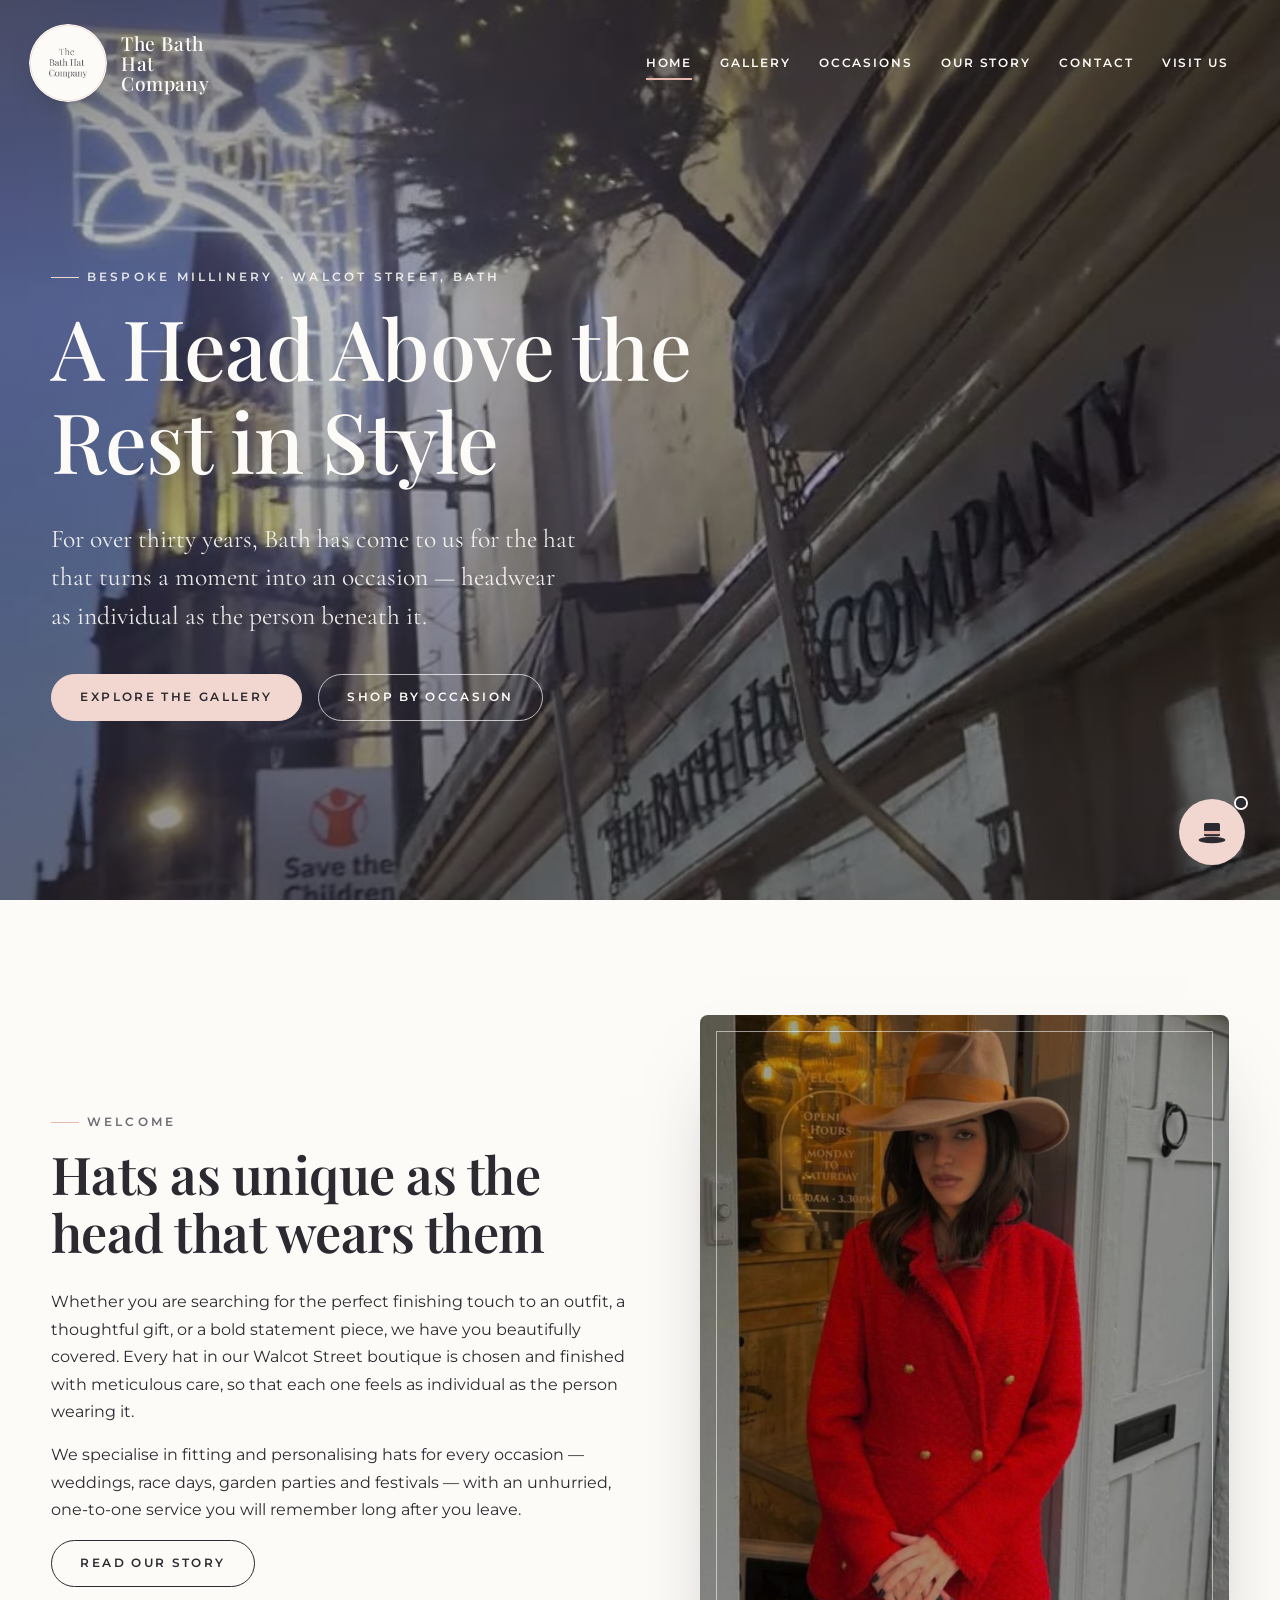
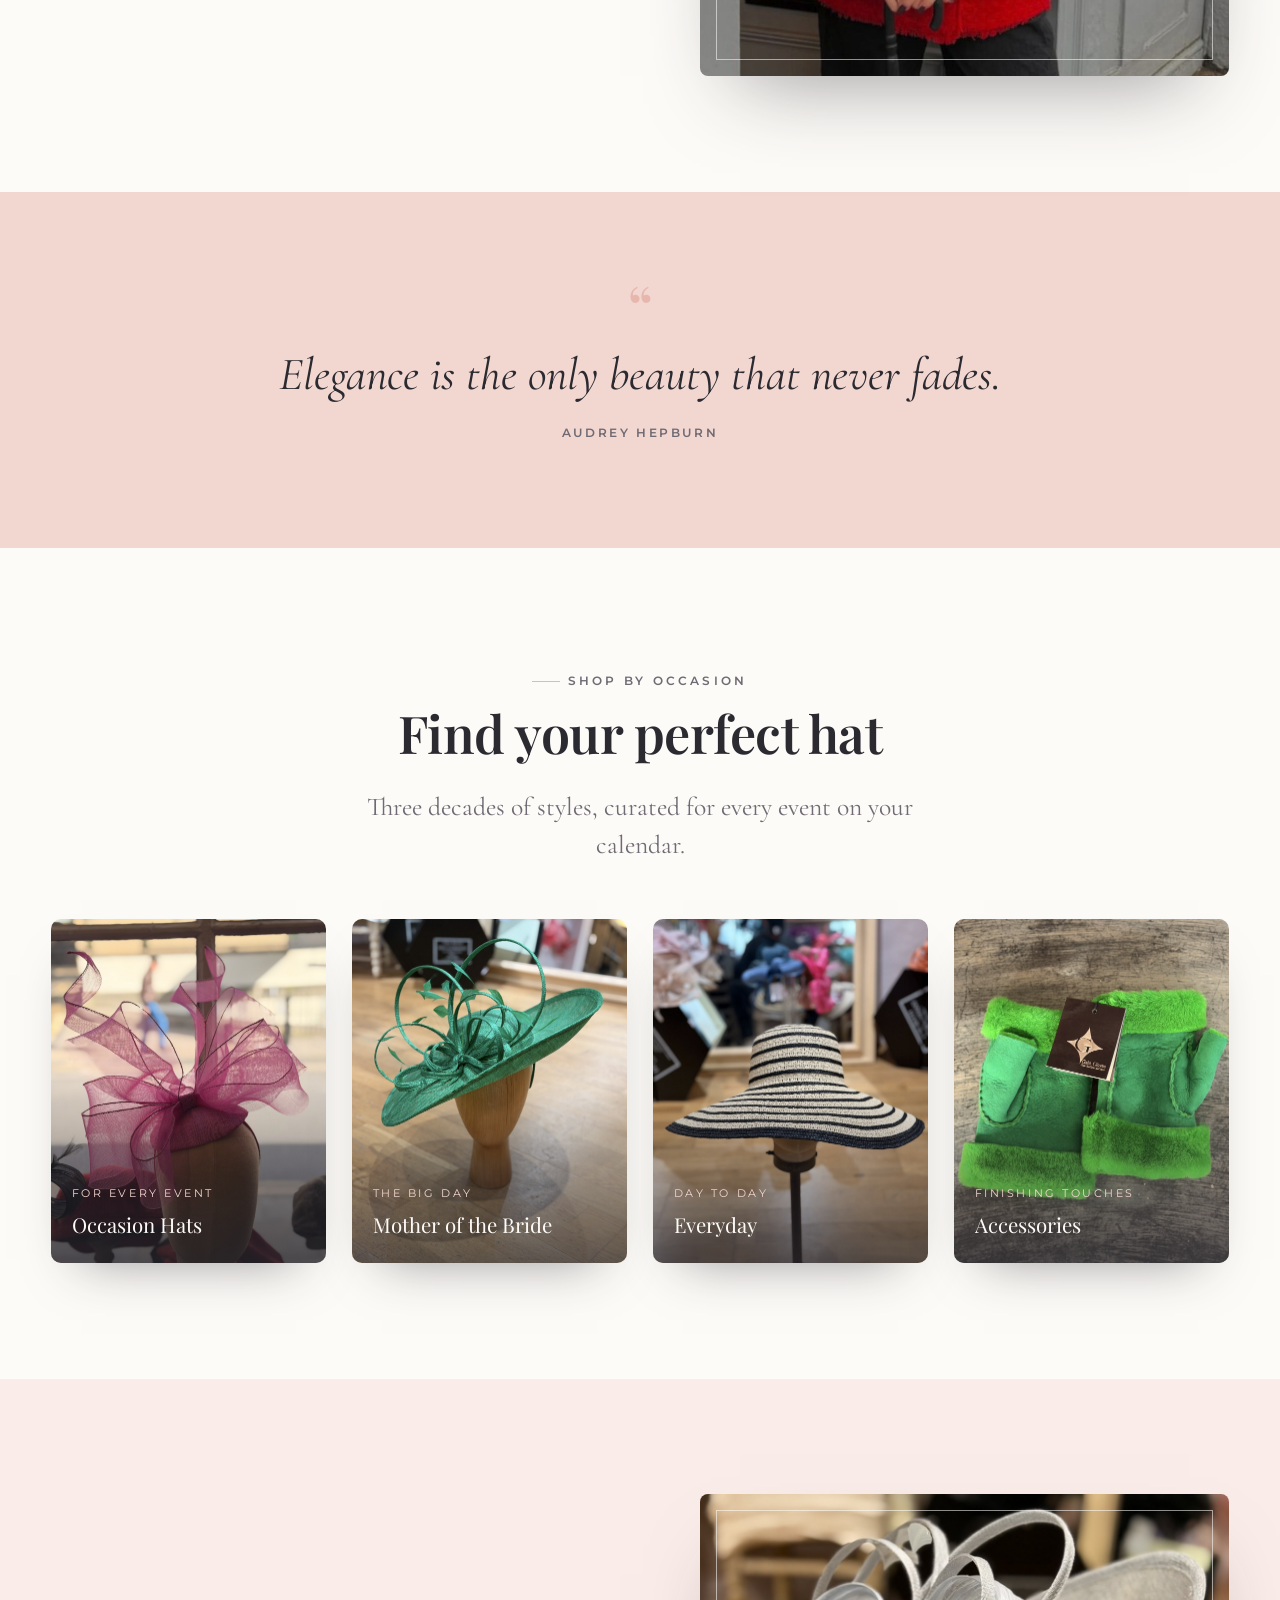
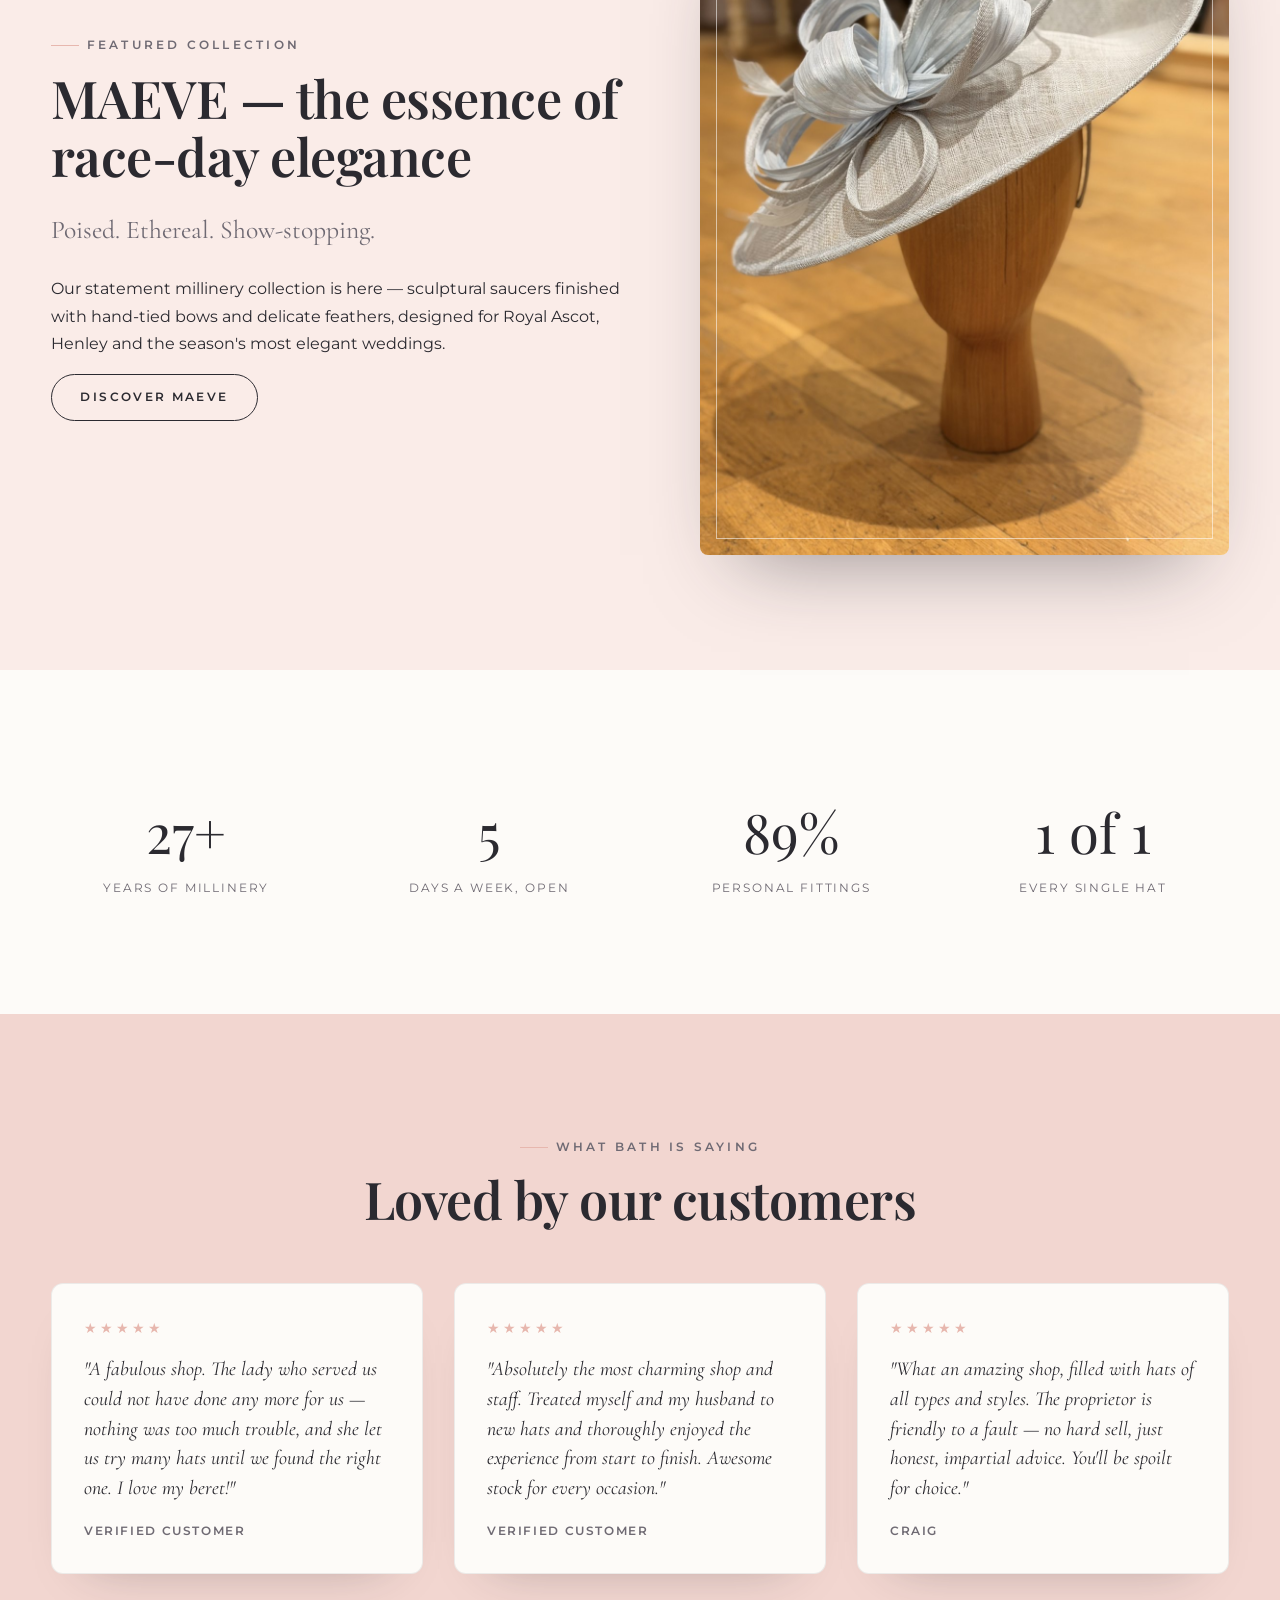
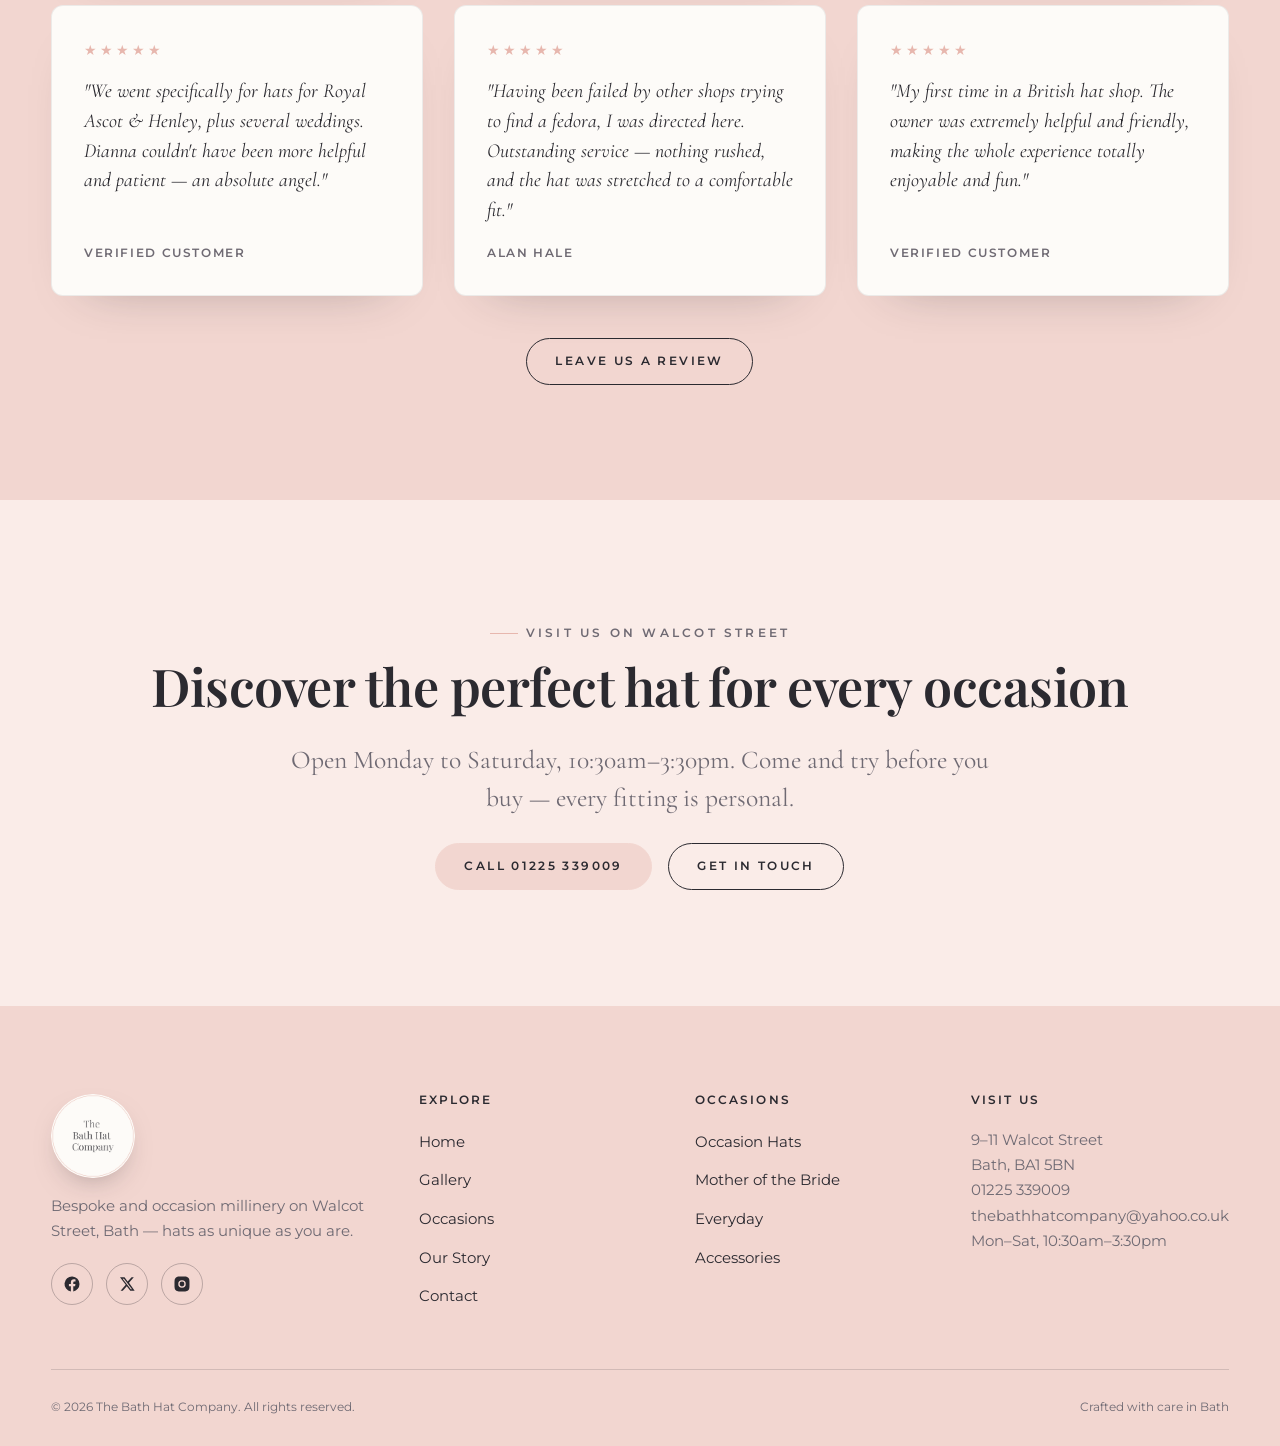
==== index.html @ 08c927a3 "The Bath Hat Company website — pink & off-white premium build Static site: home, gallery, occasions," ====
<!DOCTYPE html>
<html lang="en-GB">
<head>
<meta charset="UTF-8" />
<meta name="viewport" content="width=device-width, initial-scale=1.0" />
<title>The Bath Hat Company | Bespoke Milliners in Bath</title>
<meta name="description" content="The Bath Hat Company on Walcot Street, Bath — bespoke occasion hats, Mother of the Bride millinery, everyday styles and accessories. Open Monday–Saturday." />
<link rel="canonical" href="https://www.thebathhatcompany.com/" />
<meta property="og:title" content="The Bath Hat Company | Bespoke Milliners in Bath" />
<meta property="og:description" content="Bespoke occasion hats on Walcot Street, Bath. Open Monday–Saturday, 10:30am–3:30pm." />
<meta property="og:image" content="assets/images/hero-poster.jpg" />
<meta property="og:type" content="website" />
<link rel="icon" href="assets/images/logo-badge.png" />
<link rel="preconnect" href="https://fonts.googleapis.com" />
<link rel="preconnect" href="https://fonts.gstatic.com" crossorigin />
<link href="https://fonts.googleapis.com/css2?family=Playfair+Display:ital,wght@0,400;0,500;0,600;1,400;1,500;1,600&family=Cormorant+Garamond:ital,wght@0,400;0,500;1,400;1,500&family=Montserrat:wght@300;400;500;600;700&display=swap" rel="stylesheet" />
<link rel="stylesheet" href="css/style.css" />
<link rel="stylesheet" href="css/animations.css" />
</head>
<body>
<a href="#main" class="skip-link">Skip to content</a>
<div id="scroll-progress"></div>

<header class="site-header">
  <div class="container">
    <a href="index.html" class="brand" aria-label="The Bath Hat Company — home">
      <img src="assets/images/logo-badge.png" alt="The Bath Hat Company" />
      <span class="brand-word">The Bath Hat Company</span>
    </a>
    <nav class="nav-links" id="nav-links">
      <a href="index.html">Home</a>
      <a href="gallery.html">Gallery</a>
      <a href="occasions.html">Occasions</a>
      <a href="our-story.html">Our Story</a>
      <a href="contact.html#get-in-touch">Contact</a>
      <a href="contact.html">Visit Us</a>
    </nav>
    <button class="nav-toggle" aria-label="Toggle menu" aria-expanded="false"><span></span><span></span><span></span></button>
  </div>
</header>

<main id="main">

  <!-- HERO -->
  <section class="hero">
    <div class="hero-media">
      <video autoplay muted loop playsinline poster="assets/images/hero-poster.jpg" aria-hidden="true">
        <source src="assets/video/hero.mp4" type="video/mp4" />
      </video>
    </div>
    <div class="hero-content">
      <span class="eyebrow" data-reveal="up">Bespoke Millinery · Walcot Street, Bath</span>
      <h1 data-reveal="up" style="--stagger:1">A Head Above the Rest in Style</h1>
      <p class="lede" data-reveal="up" style="--stagger:2">For over thirty years, Bath has come to us for the hat that turns a moment into an occasion — headwear as individual as the person beneath it.</p>
      <div class="hero-actions" data-reveal="up" style="--stagger:3">
        <a href="gallery.html" class="btn btn-pink">Explore the Gallery</a>
        <a href="occasions.html" class="btn btn-light">Shop by Occasion</a>
      </div>
    </div>
  </section>

  <!-- WELCOME -->
  <section class="section">
    <div class="container split">
      <div>
        <span class="eyebrow" data-reveal="up">Welcome</span>
        <h2 data-reveal="up" style="--stagger:1">Hats as unique as the head that wears them</h2>
        <p data-reveal="up" style="--stagger:2">Whether you are searching for the perfect finishing touch to an outfit, a thoughtful gift, or a bold statement piece, we have you beautifully covered. Every hat in our Walcot Street boutique is chosen and finished with meticulous care, so that each one feels as individual as the person wearing it.</p>
        <p data-reveal="up" style="--stagger:3">We specialise in fitting and personalising hats for every occasion — weddings, race days, garden parties and festivals — with an unhurried, one-to-one service you will remember long after you leave.</p>
        <div data-reveal="up" style="--stagger:4"><a href="our-story.html" class="btn">Read Our Story</a></div>
      </div>
      <div class="split-media" data-reveal="scale">
        <img src="assets/images/welcome-lol.jpg" alt="A customer in a tan fedora and red coat outside The Bath Hat Company" loading="lazy" />
        <div class="frame" aria-hidden="true"></div>
      </div>
    </div>
  </section>

  <!-- QUOTE -->
  <section class="quote-band">
    <blockquote data-reveal="up">
      <span class="mark" aria-hidden="true">&ldquo;</span>
      <p>Elegance is the only beauty that never fades.</p>
      <cite>Audrey Hepburn</cite>
    </blockquote>
  </section>

  <!-- SHOP BY OCCASION (floating cards) -->
  <section class="section">
    <div class="container">
      <div class="section-head center">
        <span class="eyebrow center" data-reveal="up">Shop by occasion</span>
        <h2 data-reveal="up" style="--stagger:1">Find your perfect hat</h2>
        <p class="lede mx-auto" data-reveal="up" style="--stagger:2;max-width:52ch">Three decades of styles, curated for every event on your calendar.</p>
      </div>
      <div class="float-grid">
        <a class="float-card" href="occasions.html#occasion-hats" style="--float-delay:0s" data-reveal="up">
          <img src="assets/images/occ-hat-1.jpg" alt="Pink occasion fascinator" loading="lazy" />
          <span class="fc-label"><small>For every event</small><span>Occasion Hats</span></span>
        </a>
        <a class="float-card" href="occasions.html#mother-of-the-bride" style="--float-delay:.8s" data-reveal="up" data-stagger-index="1">
          <img src="assets/images/occ-hat-3.jpg" alt="Emerald green occasion hat with feathers" loading="lazy" />
          <span class="fc-label"><small>The big day</small><span>Mother of the Bride</span></span>
        </a>
        <a class="float-card" href="occasions.html#everyday" style="--float-delay:1.6s" data-reveal="up" data-stagger-index="2">
          <img src="assets/images/everyday-1.jpg" alt="Soft everyday hat" loading="lazy" />
          <span class="fc-label"><small>Day to day</small><span>Everyday</span></span>
        </a>
        <a class="float-card" href="occasions.html#accessories" style="--float-delay:2.4s" data-reveal="up" data-stagger-index="3">
          <img src="assets/images/acc-1.jpg" alt="Fashion accessories" loading="lazy" />
          <span class="fc-label"><small>Finishing touches</small><span>Accessories</span></span>
        </a>
      </div>
    </div>
  </section>

  <!-- FEATURED: MAEVE -->
  <section class="section section-wash">
    <div class="container split reverse">
      <div class="split-media" data-reveal="scale">
        <img src="assets/images/occ-hat-2.jpg" alt="An elegant silver-grey occasion hat with a sculptural bow and feathers" loading="lazy" />
        <div class="frame" aria-hidden="true"></div>
      </div>
      <div>
        <span class="eyebrow" data-reveal="up">Featured collection</span>
        <h2 data-reveal="up" style="--stagger:1">MAEVE — the essence of race-day elegance</h2>
        <p class="lede" data-reveal="up" style="--stagger:2">Poised. Ethereal. Show-stopping.</p>
        <p data-reveal="up" style="--stagger:3">Our statement millinery collection is here — sculptural saucers finished with hand-tied bows and delicate feathers, designed for Royal Ascot, Henley and the season's most elegant weddings.</p>
        <div data-reveal="up" style="--stagger:4"><a href="occasions.html#mother-of-the-bride" class="btn">Discover MAEVE</a></div>
      </div>
    </div>
  </section>

  <!-- STATS -->
  <section class="section">
    <div class="container">
      <div class="stats">
        <div class="stat" data-reveal="up"><div class="figure"><span data-counter="30" data-suffix="+">0</span></div><div class="label">Years of Millinery</div></div>
        <div class="stat" data-reveal="up" data-stagger-index="1"><div class="figure"><span data-counter="6">0</span></div><div class="label">Days a Week, Open</div></div>
        <div class="stat" data-reveal="up" data-stagger-index="2"><div class="figure"><span data-counter="100" data-suffix="%">0</span></div><div class="label">Personal Fittings</div></div>
        <div class="stat" data-reveal="up" data-stagger-index="3"><div class="figure">1 of 1</div><div class="label">Every Single Hat</div></div>
      </div>
    </div>
  </section>

  <!-- REVIEWS (scroll-through grid) -->
  <section class="section section-pink">
    <div class="container">
      <div class="section-head center">
        <span class="eyebrow center" data-reveal="up">What Bath is saying</span>
        <h2 data-reveal="up" style="--stagger:1">Loved by our customers</h2>
      </div>
      <div class="review-grid">
        <div class="review-card" data-reveal="up"><div class="stars" aria-hidden="true">★★★★★</div><p class="quote">"A fabulous shop. The lady who served us could not have done any more for us — nothing was too much trouble, and she let us try many hats until we found the right one. I love my beret!"</p><cite>Verified Customer</cite></div>
        <div class="review-card" data-reveal="up" data-stagger-index="1"><div class="stars" aria-hidden="true">★★★★★</div><p class="quote">"Absolutely the most charming shop and staff. Treated myself and my husband to new hats and thoroughly enjoyed the experience from start to finish. Awesome stock for every occasion."</p><cite>Verified Customer</cite></div>
        <div class="review-card" data-reveal="up" data-stagger-index="2"><div class="stars" aria-hidden="true">★★★★★</div><p class="quote">"What an amazing shop, filled with hats of all types and styles. The proprietor is friendly to a fault — no hard sell, just honest, impartial advice. You'll be spoilt for choice."</p><cite>Craig</cite></div>
        <div class="review-card" data-reveal="up" data-stagger-index="1"><div class="stars" aria-hidden="true">★★★★★</div><p class="quote">"We went specifically for hats for Royal Ascot &amp; Henley, plus several weddings. Dianna couldn't have been more helpful and patient — an absolute angel."</p><cite>Verified Customer</cite></div>
        <div class="review-card" data-reveal="up" data-stagger-index="2"><div class="stars" aria-hidden="true">★★★★★</div><p class="quote">"Having been failed by other shops trying to find a fedora, I was directed here. Outstanding service — nothing rushed, and the hat was stretched to a comfortable fit."</p><cite>Alan Hale</cite></div>
        <div class="review-card" data-reveal="up"><div class="stars" aria-hidden="true">★★★★★</div><p class="quote">"My first time in a British hat shop. The owner was extremely helpful and friendly, making the whole experience totally enjoyable and fun."</p><cite>Verified Customer</cite></div>
      </div>
      <div class="text-center" style="margin-top:2.6rem" data-reveal="up"><a class="btn" href="https://www.yell.com/biz/the-bath-hat-co-bath-4237435/" target="_blank" rel="noopener">Leave Us a Review</a></div>
    </div>
  </section>

  <!-- CTA -->
  <section class="section section-wash">
    <div class="container text-center">
      <span class="eyebrow center" data-reveal="up">Visit us on Walcot Street</span>
      <h2 class="mt-0" data-reveal="up" style="--stagger:1">Discover the perfect hat for every occasion</h2>
      <p class="lede mx-auto maxw-60" data-reveal="up" style="--stagger:2">Open Monday to Saturday, 10:30am&ndash;3:30pm. Come and try before you buy — every fitting is personal.</p>
      <div class="hero-actions" style="justify-content:center" data-reveal="up" data-stagger-index="3">
        <a href="tel:01225339009" class="btn btn-pink">Call 01225 339009</a>
        <a href="contact.html#get-in-touch" class="btn">Get in Touch</a>
      </div>
    </div>
  </section>

</main>

<footer class="site-footer">
  <div class="container">
    <div class="footer-grid">
      <div class="footer-brand">
        <img src="assets/images/logo-badge.png" alt="The Bath Hat Company" />
        <p>Bespoke and occasion millinery on Walcot Street, Bath — hats as unique as you are.</p>
        <div class="social-row">
          <a href="https://www.facebook.com/thebathhatcompany" target="_blank" rel="noopener" aria-label="Facebook"><svg width="18" height="18" viewBox="0 0 24 24" fill="currentColor"><path d="M22 12a10 10 0 1 0-11.5 9.9v-7H7.9V12h2.6V9.8c0-2.6 1.5-4 3.9-4 1.1 0 2.3.2 2.3.2v2.5h-1.3c-1.3 0-1.7.8-1.7 1.6V12h2.9l-.5 2.9h-2.4v7A10 10 0 0 0 22 12Z"/></svg></a>
          <a href="https://twitter.com/bathshopping" target="_blank" rel="noopener" aria-label="X (Twitter)"><svg width="16" height="16" viewBox="0 0 24 24" fill="currentColor"><path d="M18.9 2h3.3l-7.2 8.2L23.5 22h-6.6l-5.2-6.8L5.7 22H2.4l7.7-8.8L1.5 2h6.8l4.7 6.2L18.9 2Zm-1.2 18h1.8L7.4 4h-2l12.3 16Z"/></svg></a>
          <a href="https://www.instagram.com/thebathhatcompany/" target="_blank" rel="noopener" aria-label="Instagram"><svg width="18" height="18" viewBox="0 0 24 24" fill="currentColor"><path d="M12 2c2.7 0 3.05.01 4.12.06 1.06.05 1.79.22 2.43.47.66.25 1.21.6 1.76 1.15.5.5.9 1.1 1.15 1.76.25.64.42 1.37.47 2.43.05 1.07.06 1.42.06 4.13s-.01 3.06-.06 4.13c-.05 1.06-.22 1.79-.47 2.43a4.9 4.9 0 0 1-1.15 1.76 4.9 4.9 0 0 1-1.76 1.15c-.64.25-1.37.42-2.43.47-1.07.05-1.42.06-4.12.06s-3.06-.01-4.13-.06c-1.06-.05-1.79-.22-2.43-.47a4.9 4.9 0 0 1-1.76-1.15 4.9 4.9 0 0 1-1.15-1.76c-.25-.64-.42-1.37-.47-2.43C2.01 15.06 2 14.7 2 12s.01-3.06.06-4.13c.05-1.06.22-1.79.47-2.43.25-.66.6-1.21 1.15-1.76A4.9 4.9 0 0 1 5.44 2.53c.64-.25 1.37-.42 2.43-.47C8.94 2.01 9.3 2 12 2Zm0 5a5 5 0 1 0 0 10 5 5 0 0 0 0-10Zm0 8.2a3.2 3.2 0 1 1 0-6.4 3.2 3.2 0 0 1 0 6.4Zm5.2-8.4a1.2 1.2 0 1 1-2.4 0 1.2 1.2 0 0 1 2.4 0Z"/></svg></a>
        </div>
      </div>
      <div>
        <h4>Explore</h4>
        <ul class="footer-links">
          <li><a href="index.html">Home</a></li>
          <li><a href="gallery.html">Gallery</a></li>
          <li><a href="occasions.html">Occasions</a></li>
          <li><a href="our-story.html">Our Story</a></li>
          <li><a href="contact.html#get-in-touch">Contact</a></li>
        </ul>
      </div>
      <div>
        <h4>Occasions</h4>
        <ul class="footer-links">
          <li><a href="occasions.html#occasion-hats">Occasion Hats</a></li>
          <li><a href="occasions.html#mother-of-the-bride">Mother of the Bride</a></li>
          <li><a href="occasions.html#everyday">Everyday</a></li>
          <li><a href="occasions.html#accessories">Accessories</a></li>
        </ul>
      </div>
      <div>
        <h4>Visit Us</h4>
        <address>
          9&ndash;11 Walcot Street<br />Bath, BA1 5BN<br />
          <a href="tel:01225339009">01225 339009</a><br />
          <a href="mailto:thebathhatcompany@yahoo.co.uk">thebathhatcompany@yahoo.co.uk</a><br />
          Mon&ndash;Sat, 10:30am&ndash;3:30pm
        </address>
      </div>
    </div>
    <div class="footer-bottom">
      <span>&copy; <span data-year></span> The Bath Hat Company. All rights reserved.</span>
      <span>Crafted with care in Bath</span>
    </div>
  </div>
</footer>

<!-- HAT CHATBOT -->
<div id="hat-chat-launcher" role="button" tabindex="0" aria-label="Open Ask the Milliner chat" aria-expanded="false">
  <svg viewBox="0 0 64 64" xmlns="http://www.w3.org/2000/svg"><ellipse cx="32" cy="47" rx="25" ry="6" fill="#2b2a30"/><rect x="17" y="15" width="30" height="25" rx="3" fill="#2b2a30"/><rect x="17" y="30" width="30" height="6" fill="#E7B7AE"/></svg>
  <span class="ping" aria-hidden="true"></span>
</div>
<div id="hat-chat-panel" role="dialog" aria-modal="false" aria-label="Ask the Milliner chat window">
  <div class="hat-chat-head">
    <div class="hat-avatar"><svg viewBox="0 0 64 64" xmlns="http://www.w3.org/2000/svg"><ellipse cx="32" cy="47" rx="25" ry="6" fill="#2b2a30"/><rect x="17" y="15" width="30" height="25" rx="3" fill="#2b2a30"/><rect x="17" y="30" width="30" height="6" fill="#E7B7AE"/></svg></div>
    <div><strong>Ask the Milliner</strong><span>Usually replies instantly</span></div>
    <button class="hat-chat-close" aria-label="Close chat">✕</button>
  </div>
  <div class="hat-chat-body"></div>
  <div class="hat-chat-suggestions"></div>
  <form class="hat-chat-form">
    <input type="text" placeholder="Ask about hats, hours, fittings…" aria-label="Type your message" autocomplete="off" />
    <button type="submit" aria-label="Send message"><svg viewBox="0 0 24 24" fill="none" stroke="currentColor" stroke-width="2"><path d="M22 2 11 13"/><path d="M22 2 15 22l-4-9-9-4 20-7Z"/></svg></button>
  </form>
</div>

<script src="js/main.js"></script>
<script src="js/chatbot.js"></script>
</body>
</html>
---- css/style.css ----
/* ==========================================================================
   The Bath Hat Company — Design System (v2)
   Palette: Pink #F2D6D0 + Warm off-white #FDFBF8 only.
   Charcoal ink is reserved strictly for legible text / fine lines.
   Headings: Playfair Display · Body: Montserrat · Accents: Cormorant Garamond
   ========================================================================== */

:root {
  --pink: #F2D6D0;
  --pink-deep: #E7B7AE;      /* deeper dusty rose, same hue family, for accents */
  --pink-wash: #FAECE8;      /* faint pink tint */
  --offwhite: #FDFBF8;
  --cream: #FDFBF8;
  --paper: #FDFBF8;

  /* Neutral cool charcoal — deliberately NOT brown */
  --ink: #2b2a30;
  --ink-soft: #6f6a73;
  --line: rgba(43, 42, 48, 0.14);
  --line-soft: rgba(43, 42, 48, 0.08);
  --shadow-color: 43, 42, 48;

  --font-display: "Playfair Display", "Times New Roman", serif;
  --font-body: "Montserrat", -apple-system, BlinkMacSystemFont, sans-serif;
  --font-accent: "Cormorant Garamond", Georgia, serif;

  --ease: cubic-bezier(0.4, 0, 0.2, 1);
  --ease-out: cubic-bezier(0.16, 1, 0.3, 1);

  --container: 1280px;
  --gutter: clamp(1.25rem, 4vw, 3.4rem);
  --header-h: 96px;
}

* , *::before, *::after { box-sizing: border-box; }
html { scroll-behavior: smooth; }
body {
  margin: 0;
  font-family: var(--font-body);
  color: var(--ink);
  background: var(--offwhite);
  font-weight: 400;
  line-height: 1.72;
  -webkit-font-smoothing: antialiased;
  overflow-x: hidden;
}
img { max-width: 100%; display: block; }
a { color: inherit; text-decoration: none; }
ul { margin: 0; padding: 0; list-style: none; }
button { font-family: inherit; cursor: pointer; background: none; border: none; color: inherit; }
input, textarea, select { font-family: inherit; font-size: inherit; }
h1, h2, h3, h4 {
  font-family: var(--font-display);
  font-weight: 600;
  line-height: 1.12;
  margin: 0 0 0.5em;
  letter-spacing: -0.01em;
  color: var(--ink);
}
p { margin: 0 0 1em; }

.container {
  width: 100%;
  max-width: var(--container);
  margin: 0 auto;
  padding: 0 var(--gutter);
}

a:focus-visible, button:focus-visible, input:focus-visible, textarea:focus-visible {
  outline: 3px solid var(--ink);
  outline-offset: 3px;
  border-radius: 2px;
}
::selection { background: var(--pink); color: var(--ink); }

/* ---------- Typography helpers ---------- */
.eyebrow {
  display: inline-flex;
  align-items: center;
  gap: 0.7em;
  font-family: var(--font-body);
  font-weight: 600;
  font-size: 0.72rem;
  letter-spacing: 0.28em;
  text-transform: uppercase;
  color: var(--ink-soft);
  margin-bottom: 1.1em;
}
.eyebrow::before {
  content: "";
  width: 2.4em;
  height: 1px;
  background: var(--pink-deep);
}
.eyebrow.center { justify-content: center; }

h1 { font-size: clamp(2.7rem, 6.5vw, 5.4rem); font-weight: 500; }
h2 { font-size: clamp(2rem, 4.4vw, 3.25rem); }
h3 { font-size: clamp(1.35rem, 2.2vw, 1.75rem); }
.lede {
  font-family: var(--font-accent);
  font-size: clamp(1.25rem, 2vw, 1.6rem);
  line-height: 1.5;
  color: var(--ink-soft);
  font-weight: 400;
}
.section-head { max-width: 720px; margin: 0 0 3.4rem; }
.section-head.center { margin-inline: auto; text-align: center; }

/* ---------- Buttons (no dark fills — strictly pink / outline) ---------- */
.btn {
  position: relative;
  display: inline-flex;
  align-items: center;
  gap: 0.7em;
  padding: 1.05em 2.4em;
  font-family: var(--font-body);
  font-size: 0.74rem;
  font-weight: 600;
  letter-spacing: 0.2em;
  text-transform: uppercase;
  border-radius: 100px;
  border: 1.5px solid var(--ink);
  color: var(--ink);
  background: transparent;
  overflow: hidden;
  isolation: isolate;
  transition: color 320ms var(--ease), border-color 320ms var(--ease),
    transform 320ms var(--ease), box-shadow 320ms var(--ease);
  will-change: transform;
}
.btn::before {
  content: "";
  position: absolute;
  inset: 0;
  background: var(--pink);
  transform: scaleX(0);
  transform-origin: left;
  transition: transform 420ms var(--ease-out);
  z-index: -1;
}
.btn:hover, .btn:focus-visible {
  transform: translateY(-2px);
  box-shadow: 0 16px 30px -18px rgba(var(--shadow-color), 0.4);
}
.btn:hover::before, .btn:focus-visible::before { transform: scaleX(1); }
.btn:active { transform: translateY(0); }

/* Filled pink pill (primary) */
.btn-pink {
  background: var(--pink);
  border-color: var(--pink);
  color: var(--ink);
}
.btn-pink::before { background: var(--pink-deep); }

/* Light variant over the hero video */
.btn-light {
  border-color: rgba(255, 255, 255, 0.7);
  color: var(--offwhite);
}
.btn-light::before { background: var(--pink); }
.btn-light:hover, .btn-light:focus-visible { color: var(--ink); border-color: var(--pink); }

.btn-block { width: 100%; justify-content: center; }

/* ==========================================================================
   Header
   ========================================================================== */
.site-header {
  position: fixed;
  inset: 0 0 auto 0;
  z-index: 500;
  padding: 1.5rem 0;
  transition: background-color 460ms var(--ease), padding 460ms var(--ease),
    box-shadow 460ms var(--ease), transform 460ms var(--ease);
}
.site-header .container {
  max-width: 1400px;
  display: flex;
  align-items: center;
  justify-content: space-between;
  gap: 2rem;
  padding-left: clamp(1rem, 2.5vw, 1.8rem);
}
.site-header.is-scrolled {
  background: rgba(253, 251, 248, 0.9);
  backdrop-filter: blur(16px) saturate(150%);
  -webkit-backdrop-filter: blur(16px) saturate(150%);
  box-shadow: 0 10px 40px -24px rgba(var(--shadow-color), 0.4);
  padding: 0.65rem 0;
}
.site-header.nav-hidden { transform: translateY(-115%); }

/* Logo badge lockup */
.brand {
  display: inline-flex;
  align-items: center;
  gap: 0.9rem;
}
.brand img {
  width: 78px;
  height: 78px;
  border-radius: 50%;
  transition: width 460ms var(--ease), height 460ms var(--ease), box-shadow 320ms var(--ease);
  box-shadow: 0 12px 28px -14px rgba(var(--shadow-color), 0.5);
}
.site-header.is-scrolled .brand img { width: 60px; height: 60px; }
.brand-word {
  display: block;
  font-family: var(--font-display);
  font-weight: 500;
  font-size: clamp(1.05rem, 1.5vw, 1.35rem);
  letter-spacing: 0.03em;
  color: var(--offwhite);
  line-height: 1.05;
  max-width: 8ch;
  transition: color 460ms var(--ease);
}
.site-header.is-scrolled .brand-word { color: var(--ink); }
@media (max-width: 640px) { .brand-word { display: none; } }

.nav-links {
  display: flex;
  align-items: center;
  gap: clamp(1.1rem, 2.2vw, 2.4rem);
}
.nav-links > a {
  position: relative;
  font-size: 0.74rem;
  font-weight: 600;
  letter-spacing: 0.16em;
  text-transform: uppercase;
  color: var(--offwhite);
  padding: 0.4em 0;
  transition: color 460ms var(--ease), opacity 300ms var(--ease);
}
.site-header.is-scrolled .nav-links > a { color: var(--ink); }
.nav-links > a::after {
  content: "";
  position: absolute;
  left: 0; right: 100%;
  bottom: -2px;
  height: 1.5px;
  background: var(--pink-deep);
  transition: right 300ms var(--ease-out);
}
.nav-links > a:hover::after, .nav-links > a.active::after { right: 0; }

.nav-cta { color: var(--ink) !important; }
.nav-cta::after { display: none; }

.nav-toggle {
  display: none;
  flex-direction: column;
  gap: 5px;
  width: 30px;
  z-index: 620;
}
.nav-toggle span {
  height: 2px;
  background: var(--offwhite);
  transition: transform 300ms var(--ease), opacity 300ms var(--ease), background-color 300ms var(--ease);
}
.site-header.is-scrolled .nav-toggle span { background: var(--ink); }
.nav-toggle.is-open span:nth-child(1) { transform: translateY(7px) rotate(45deg); }
.nav-toggle.is-open span:nth-child(2) { opacity: 0; }
.nav-toggle.is-open span:nth-child(3) { transform: translateY(-7px) rotate(-45deg); }
body.menu-open .nav-toggle span { background: var(--ink); }

@media (max-width: 900px) {
  .nav-links {
    position: fixed;
    inset: 0;
    flex-direction: column;
    justify-content: center;
    gap: 1.6rem;
    background: var(--pink-wash);
    transform: translateX(100%);
    transition: transform 480ms var(--ease-out);
    z-index: 600;
  }
  body.menu-open .nav-links { transform: translateX(0); }
  .nav-links > a { color: var(--ink) !important; font-size: 1.5rem; letter-spacing: 0.08em; }
  .nav-toggle { display: flex; }
  .nav-cta { margin-top: 0.6rem; }
}

/* ==========================================================================
   Hero
   ========================================================================== */
.hero {
  position: relative;
  min-height: 100svh;
  display: flex;
  align-items: center;              /* content raised to vertical centre */
  overflow: hidden;
  background: var(--ink);
}
.hero-media { position: absolute; inset: 0; z-index: 0; }
.hero-media video, .hero-media img {
  width: 100%; height: 100%;
  object-fit: cover;
  object-position: center 40%;
}
.hero-media::after {
  content: "";
  position: absolute; inset: 0;
  background:
    linear-gradient(180deg, rgba(30,24,26,0.5) 0%, rgba(30,24,26,0.28) 34%, rgba(30,24,26,0.5) 100%);
}
.hero-content {
  position: relative;
  z-index: 2;
  width: 100%;
  padding: calc(var(--header-h) + 2rem) var(--gutter) 3rem;
  color: var(--offwhite);
  max-width: 1400px;
  margin: 0 auto;
}
.hero-content .eyebrow { color: rgba(253,251,248,0.86); }
.hero-content .eyebrow::before { background: var(--pink); }
.hero-content h1 { color: var(--offwhite); max-width: 15ch; margin-bottom: 0.4em; }
.hero-content h1 em { font-style: italic; font-family: var(--font-accent); font-weight: 500; }
.hero-content .lede { color: rgba(253,251,248,0.9); max-width: 44ch; margin-bottom: 2.4rem; }
.hero-actions { display: flex; flex-wrap: wrap; gap: 1rem; }

/* ==========================================================================
   Sections
   ========================================================================== */
.section { padding: clamp(4.5rem, 9vw, 8.5rem) 0; position: relative; }
.section-pink { background: var(--pink); }
.section-wash { background: var(--pink-wash); }

.grid { display: grid; gap: clamp(1.5rem, 3vw, 2.6rem); }
.grid-2 { grid-template-columns: repeat(2, 1fr); }
.grid-3 { grid-template-columns: repeat(3, 1fr); }
.grid-4 { grid-template-columns: repeat(4, 1fr); }
@media (max-width: 980px) { .grid-3, .grid-4 { grid-template-columns: repeat(2, 1fr); } }
@media (max-width: 600px) { .grid-2, .grid-3, .grid-4 { grid-template-columns: 1fr; } }

.split {
  display: grid;
  grid-template-columns: 1.05fr 0.95fr;
  gap: clamp(2rem, 5vw, 5.5rem);
  align-items: center;
}
.split.reverse .split-media { order: 2; }
@media (max-width: 900px) {
  .split { grid-template-columns: 1fr; }
  .split.reverse .split-media { order: 0; }
}
.split-media {
  position: relative;
  border-radius: 8px;
  overflow: hidden;
  aspect-ratio: 4/5;
  box-shadow: 0 40px 80px -40px rgba(var(--shadow-color), 0.5);
}
.split-media > img, .split-media > video {
  width: 100%; height: 100%; object-fit: cover;
  transition: transform 1000ms var(--ease-out);
}
.split-media:hover > img { transform: scale(1.05); }
.split-media .frame {
  position: absolute; inset: 16px;
  border: 1px solid rgba(255,255,255,0.55);
  pointer-events: none; z-index: 2;
}

/* Image that must show in full (e.g. poster) */
.media-contain {
  background: var(--pink);
  aspect-ratio: auto;
}
.media-contain > img { object-fit: contain; }
.media-contain:hover > img { transform: none; }

/* Video framed so the full frame shows (no crop) on a white ground */
.fit-video {
  background: var(--offwhite);
  aspect-ratio: 1200 / 1138;   /* matches the source video exactly → no crop */
  box-shadow: 0 40px 80px -40px rgba(var(--shadow-color), 0.4);
}
.fit-video > video { object-fit: cover; }
.fit-video .frame { inset: 14px; border-color: rgba(43,42,48,0.16); }

/* ---------- Floating occasion cards ---------- */
.float-grid {
  display: grid;
  grid-template-columns: repeat(4, 1fr);
  gap: clamp(1.1rem, 2vw, 1.8rem);
}
@media (max-width: 900px) { .float-grid { grid-template-columns: repeat(2, 1fr); } }
@media (max-width: 520px) { .float-grid { grid-template-columns: 1fr; max-width: 340px; margin-inline: auto; } }

.float-card {
  position: relative;
  border-radius: 10px;
  overflow: hidden;
  aspect-ratio: 4/5;
  box-shadow: 0 26px 50px -30px rgba(var(--shadow-color), 0.5);
  animation: floaty 6s ease-in-out infinite;
  animation-delay: var(--float-delay, 0s);
  transition: transform 500ms var(--ease-out), box-shadow 500ms var(--ease-out);
}
.float-card:hover {
  transform: translateY(-10px) scale(1.015);
  box-shadow: 0 46px 70px -30px rgba(var(--shadow-color), 0.55);
  animation-play-state: paused;
}
.float-card img {
  width: 100%; height: 100%; object-fit: cover;
  transition: transform 800ms var(--ease-out);
}
.float-card:hover img { transform: scale(1.08); }
.float-card::after {
  content: "";
  position: absolute; inset: 0;
  background: linear-gradient(180deg, rgba(43,42,48,0) 48%, rgba(43,42,48,0.72) 100%);
}
.float-card .fc-label {
  position: absolute;
  left: 0; right: 0; bottom: 0;
  z-index: 2;
  padding: 1.3rem;
  color: var(--offwhite);
}
.float-card .fc-label small {
  display: block;
  font-size: 0.66rem;
  letter-spacing: 0.24em;
  text-transform: uppercase;
  color: var(--pink);
  margin-bottom: 0.4em;
}
.float-card .fc-label span {
  font-family: var(--font-display);
  font-size: 1.28rem;
}
@keyframes floaty {
  0%, 100% { transform: translateY(0); }
  50% { transform: translateY(-12px); }
}

/* ---------- Auto crossfade slideshow (occasion galleries) ---------- */
.slideshow {
  position: relative;
  border-radius: 8px;
  overflow: hidden;
  aspect-ratio: 4/5;
  box-shadow: 0 40px 80px -40px rgba(var(--shadow-color), 0.5);
}
.slideshow img {
  position: absolute; inset: 0;
  width: 100%; height: 100%; object-fit: cover;
  opacity: 0;
  transition: opacity 1400ms var(--ease), transform 7000ms linear;
  transform: scale(1.02);
}
.slideshow img.is-active { opacity: 1; transform: scale(1.09); }
.slideshow .frame {
  position: absolute; inset: 16px;
  border: 1px solid rgba(255,255,255,0.5);
  pointer-events: none; z-index: 3;
}
.slideshow .dots {
  position: absolute;
  left: 0; right: 0; bottom: 1rem;
  z-index: 4;
  display: flex; gap: 7px; justify-content: center;
}
.slideshow .dots i {
  width: 7px; height: 7px; border-radius: 50%;
  background: rgba(255,255,255,0.5);
  transition: background-color 400ms var(--ease), transform 400ms var(--ease);
}
.slideshow .dots i.on { background: var(--pink); transform: scale(1.3); }

/* ---------- Quote band ---------- */
.quote-band {
  padding: clamp(4rem, 8vw, 7rem) 0;
  background: var(--pink);
  text-align: center;
}
.quote-band.wash { background: var(--pink-wash); }
.quote-band blockquote {
  max-width: 900px;
  margin: 0 auto;
  padding: 0 var(--gutter);
}
.quote-band .mark {
  font-family: var(--font-display);
  font-size: 4rem;
  line-height: 0.4;
  color: var(--pink-deep);
  display: block;
  margin-bottom: 0.4em;
}
.quote-band p {
  font-family: var(--font-accent);
  font-style: italic;
  font-size: clamp(1.7rem, 3.6vw, 2.9rem);
  line-height: 1.3;
  color: var(--ink);
  margin-bottom: 0.8rem;
}
.quote-band cite {
  font-style: normal;
  font-family: var(--font-body);
  font-size: 0.74rem;
  font-weight: 600;
  letter-spacing: 0.22em;
  text-transform: uppercase;
  color: var(--ink-soft);
}

/* ---------- Stats ---------- */
.stats { display: grid; grid-template-columns: repeat(4, 1fr); gap: 2rem; text-align: center; }
@media (max-width: 700px) { .stats { grid-template-columns: repeat(2, 1fr); } }
.stat .figure { font-family: var(--font-display); font-size: clamp(2.4rem, 5vw, 3.4rem); color: var(--ink); }
.stat .label { font-size: 0.72rem; letter-spacing: 0.16em; text-transform: uppercase; color: var(--ink-soft); }

/* ---------- Reviews (scroll-through grid, all visible) ---------- */
.review-grid {
  display: grid;
  grid-template-columns: repeat(3, 1fr);
  gap: clamp(1.2rem, 2.4vw, 2rem);
  align-items: stretch;
}
@media (max-width: 900px) { .review-grid { grid-template-columns: repeat(2, 1fr); } }
@media (max-width: 600px) { .review-grid { grid-template-columns: 1fr; } }
.review-card {
  display: flex;
  flex-direction: column;
  height: 100%;
  background: var(--offwhite);
  border: 1px solid var(--line-soft);
  border-radius: 12px;
  padding: 2rem;
  box-shadow: 0 24px 50px -38px rgba(var(--shadow-color), 0.4);
  transition: transform 400ms var(--ease-out), box-shadow 400ms var(--ease-out);
}
.review-card cite { margin-top: auto; }
.section-pink .review-card, .section-wash .review-card { background: var(--offwhite); }
.review-card:hover { transform: translateY(-5px); box-shadow: 0 34px 60px -34px rgba(var(--shadow-color), 0.42); }
.review-card .stars { color: var(--pink-deep); letter-spacing: 0.2em; margin-bottom: 0.9rem; font-size: 0.9rem; }
.review-card p.quote { font-family: var(--font-accent); font-size: 1.24rem; font-style: italic; line-height: 1.5; margin-bottom: 1.1rem; }
.review-card cite { font-style: normal; font-weight: 600; font-size: 0.72rem; letter-spacing: 0.14em; text-transform: uppercase; color: var(--ink-soft); }

/* ---------- Tiles / process ---------- */
.tile {
  padding: 2.2rem;
  background: var(--offwhite);
  border-radius: 10px;
  border: 1px solid var(--line-soft);
  transition: transform 380ms var(--ease-out), box-shadow 380ms var(--ease-out);
}
.tile:hover { transform: translateY(-6px); box-shadow: 0 30px 54px -36px rgba(var(--shadow-color), 0.4); }
.tile .num {
  font-family: var(--font-display);
  font-size: 2.4rem;
  color: var(--pink-deep);
  margin-bottom: 0.2em;
}

/* ---------- Page hero (interior) ---------- */
.page-hero {
  position: relative;
  min-height: 66vh;
  display: flex;
  align-items: flex-end;
  overflow: hidden;
  background: var(--ink);
  padding-top: var(--header-h);
}
.page-hero > img {
  position: absolute; inset: 0;
  width: 100%; height: 100%; object-fit: cover;
}
.page-hero::after {
  content: "";
  position: absolute; inset: 0;
  background: linear-gradient(180deg, rgba(30,24,26,0.25) 0%, rgba(30,24,26,0.5) 60%, rgba(30,24,26,0.82) 100%);
}
.page-hero-content { position: relative; z-index: 2; width: 100%; max-width: 1400px; margin: 0 auto; padding: 0 var(--gutter) 3.6rem; color: var(--offwhite); }
.page-hero-content h1 { color: var(--offwhite); }
.page-hero-content .eyebrow { color: rgba(253,251,248,0.85); }
.page-hero-content .eyebrow::before { background: var(--pink); }
.breadcrumb { font-size: 0.72rem; letter-spacing: 0.14em; text-transform: uppercase; color: var(--pink); margin-bottom: 1rem; }
.breadcrumb a:hover { text-decoration: underline; }

/* ---------- Gallery masonry + lightbox ---------- */
.masonry { columns: 3 300px; column-gap: clamp(1rem, 2vw, 1.6rem); }
@media (max-width: 700px) { .masonry { columns: 2 180px; } }
.masonry-item {
  break-inside: avoid;
  margin-bottom: clamp(1rem, 2vw, 1.6rem);
  position: relative;
  border-radius: 10px;
  overflow: hidden;
  cursor: zoom-in;
  border: 6px solid var(--pink);
  box-shadow: 0 22px 44px -30px rgba(var(--shadow-color), 0.5);
  transition: transform 500ms var(--ease-out), box-shadow 500ms var(--ease-out), border-color 500ms var(--ease);
}
.masonry-item:hover {
  transform: translateY(-6px);
  border-color: var(--pink-deep);
  box-shadow: 0 36px 60px -30px rgba(var(--shadow-color), 0.5);
}
.masonry-item img { width: 100%; display: block; transition: transform 800ms var(--ease-out); }
.masonry-item:hover img { transform: scale(1.05); }
.masonry-item .overlay {
  position: absolute; inset: 0;
  background: linear-gradient(180deg, rgba(43,42,48,0) 55%, rgba(43,42,48,0.7) 100%);
  display: flex; align-items: flex-end; padding: 1.1rem;
  opacity: 0; transition: opacity 340ms var(--ease);
}
.masonry-item:hover .overlay { opacity: 1; }
.masonry-item .overlay span { color: var(--offwhite); font-size: 0.78rem; letter-spacing: 0.1em; text-transform: uppercase; font-weight: 600; }

/* ---------- Tidy aligned gallery grid ---------- */
.gallery-grid {
  display: grid;
  grid-template-columns: repeat(3, 1fr);
  gap: clamp(1rem, 2vw, 1.6rem);
  align-items: stretch;
}
@media (max-width: 900px) { .gallery-grid { grid-template-columns: repeat(2, 1fr); } }
@media (max-width: 560px) { .gallery-grid { grid-template-columns: 1fr; max-width: 380px; margin-inline: auto; } }

.g-tile {
  position: relative;
  border: 6px solid var(--pink);
  border-radius: 10px;
  overflow: hidden;
  aspect-ratio: 4/5;
  box-shadow: 0 22px 44px -30px rgba(var(--shadow-color), 0.5);
  transition: transform 500ms var(--ease-out), border-color 500ms var(--ease), box-shadow 500ms var(--ease-out);
  cursor: zoom-in;
}
.g-tile:hover { transform: translateY(-6px); border-color: var(--pink-deep); box-shadow: 0 36px 60px -30px rgba(var(--shadow-color), 0.5); }
.g-tile img { width: 100%; height: 100%; object-fit: cover; transition: transform 800ms var(--ease-out); }
.g-tile:hover img { transform: scale(1.05); }
.g-tile .overlay {
  position: absolute; inset: 0;
  background: linear-gradient(180deg, rgba(43,42,48,0) 55%, rgba(43,42,48,0.7) 100%);
  display: flex; align-items: flex-end; padding: 1.1rem;
  opacity: 0; transition: opacity 340ms var(--ease);
}
.g-tile:hover .overlay { opacity: 1; }
.g-tile .overlay span { color: var(--offwhite); font-size: 0.78rem; letter-spacing: 0.1em; text-transform: uppercase; font-weight: 600; }

/* Dog tile: image on top, bold quote filling the space beneath */
.g-dog {
  aspect-ratio: 4/5;
  border: 6px solid var(--pink);
  border-radius: 10px;
  overflow: hidden;
  display: flex;
  flex-direction: column;
  background: var(--pink);
  box-shadow: 0 22px 44px -30px rgba(var(--shadow-color), 0.5);
  cursor: default;
}
.g-dog .g-dog-img { flex: 1 1 auto; overflow: hidden; }
.g-dog .g-dog-img img { width: 100%; height: 100%; object-fit: cover; }
.g-dog figcaption {
  flex: 0 0 auto;
  padding: 1.1rem 1rem 1.2rem;
  text-align: center;
  font-family: var(--font-accent);
  font-style: italic;
  font-weight: 700;
  font-size: clamp(1.25rem, 2vw, 1.55rem);
  line-height: 1.25;
  color: var(--ink);
}

.lightbox { position: fixed; inset: 0; z-index: 900; display: none; align-items: center; justify-content: center; padding: 4vh 4vw; }
.lightbox.is-open { display: flex; }
.lightbox-backdrop { position: absolute; inset: 0; background: rgba(30,24,26,0.92); backdrop-filter: blur(6px); opacity: 0; animation: fade-in 220ms var(--ease) forwards; }
.lightbox-figure { position: relative; max-width: 1100px; max-height: 88vh; z-index: 2; opacity: 0; transform: scale(0.95); animation: pop-in 320ms var(--ease-out) 60ms forwards; }
.lightbox-figure img { max-height: 84vh; width: auto; margin: 0 auto; border-radius: 4px; }
.lightbox-close, .lightbox-nav {
  position: absolute; color: var(--offwhite);
  width: 48px; height: 48px; display: flex; align-items: center; justify-content: center;
  border: 1px solid rgba(255,255,255,0.4); border-radius: 50%; z-index: 3;
  transition: background-color 220ms var(--ease), transform 220ms var(--ease);
}
.lightbox-close:hover, .lightbox-nav:hover { background: rgba(255,255,255,0.14); transform: scale(1.06); }
.lightbox-close { top: -1vh; right: 3vw; }
.lightbox-prev { left: -1vw; top: 50%; transform: translateY(-50%); }
.lightbox-next { right: -1vw; top: 50%; transform: translateY(-50%); }
@media (max-width: 900px) { .lightbox-close { top: 1vh; right: 1vw; } .lightbox-prev { left: 1vw; } .lightbox-next { right: 1vw; } }
@keyframes fade-in { to { opacity: 1; } }
@keyframes pop-in { to { opacity: 1; transform: scale(1); } }

/* ---------- Forms ---------- */
.field { position: relative; margin-bottom: 1.4rem; }
.field label {
  position: absolute; left: 1.1rem; top: 1.05rem;
  font-size: 0.95rem; color: var(--ink-soft); pointer-events: none;
  transition: transform 220ms var(--ease-out), font-size 220ms var(--ease-out), color 220ms var(--ease);
  transform-origin: left top; background: var(--offwhite); padding: 0 0.3em;
}
.field input, .field textarea {
  width: 100%; padding: 1.1rem 1.1rem 0.9rem;
  border: 1.5px solid var(--line); border-radius: 6px;
  background: var(--offwhite); color: var(--ink);
  transition: border-color 220ms var(--ease), box-shadow 220ms var(--ease);
}
.field textarea { min-height: 150px; resize: vertical; }
.field input:focus, .field textarea:focus {
  outline: none; border-color: var(--ink);
  box-shadow: 0 0 0 4px rgba(242,214,208,0.6);
}
.field input:focus + label, .field input:not(:placeholder-shown) + label,
.field textarea:focus + label, .field textarea:not(:placeholder-shown) + label {
  transform: translateY(-1.6rem) scale(0.82); color: var(--ink);
}
.field-row { display: grid; grid-template-columns: 1fr 1fr; gap: 0 1.4rem; }
@media (max-width: 560px) { .field-row { grid-template-columns: 1fr; } }
.form-note { font-size: 0.85rem; color: var(--ink-soft); }
.form-success { display: none; padding: 1.2rem 1.4rem; background: var(--pink); border-radius: 8px; margin-bottom: 1.4rem; font-weight: 500; }
.form-success.is-visible { display: block; }

/* scroll-margin so anchored form clears the fixed header */
[id] { scroll-margin-top: calc(var(--header-h) + 20px); }

/* ---------- FAQ ---------- */
.faq-item { border-bottom: 1px solid var(--line); padding: 1.4rem 0; }
.faq-item summary {
  cursor: pointer; list-style: none; display: flex; align-items: center; justify-content: space-between; gap: 1rem;
  font-family: var(--font-display); font-size: 1.2rem; color: var(--ink);
}
.faq-item summary::-webkit-details-marker { display: none; }
.faq-item summary .icon {
  flex-shrink: 0; width: 30px; height: 30px; border-radius: 50%;
  border: 1px solid var(--line); display: flex; align-items: center; justify-content: center; position: relative;
  transition: background-color 300ms var(--ease), transform 300ms var(--ease);
}
.faq-item summary .icon::before, .faq-item summary .icon::after { content: ""; position: absolute; background: var(--ink); transition: opacity 300ms var(--ease); }
.faq-item summary .icon::before { width: 11px; height: 1.5px; }
.faq-item summary .icon::after { width: 1.5px; height: 11px; }
.faq-item[open] summary .icon { background: var(--pink); transform: rotate(180deg); }
.faq-item[open] summary .icon::after { opacity: 0; }
.faq-item .faq-a { font-family: var(--font-accent); font-size: 1.1rem; color: var(--ink-soft); padding-top: 0.9rem; max-width: 64ch; }

/* ---------- Footer (pink, not dark) ---------- */
.site-footer { background: var(--pink); color: var(--ink); padding: clamp(3.5rem, 7vw, 5.5rem) 0 1.8rem; }
.footer-grid {
  display: grid; grid-template-columns: 1.4fr 1fr 1fr 1.1fr;
  gap: clamp(2rem, 4vw, 3rem); padding-bottom: 3rem;
  border-bottom: 1px solid rgba(43,42,48,0.16);
}
@media (max-width: 900px) { .footer-grid { grid-template-columns: 1fr 1fr; } }
@media (max-width: 560px) { .footer-grid { grid-template-columns: 1fr; } }
.footer-brand img { width: 84px; height: 84px; border-radius: 50%; margin-bottom: 1rem; box-shadow: 0 12px 30px -16px rgba(var(--shadow-color), 0.5); }
.site-footer h4 { font-family: var(--font-body); font-weight: 600; font-size: 0.74rem; letter-spacing: 0.18em; text-transform: uppercase; margin-bottom: 1.3rem; color: var(--ink); }
.site-footer p, .site-footer address { font-size: 0.92rem; margin-bottom: 0.6em; font-style: normal; color: var(--ink-soft); }
.site-footer a { transition: color 240ms var(--ease); }
.footer-links li { margin-bottom: 0.7em; }
.footer-links a { position: relative; font-size: 0.92rem; }
.footer-links a::after { content: ""; position: absolute; left: 0; bottom: -2px; height: 1px; width: 0; background: var(--ink); transition: width 260ms var(--ease-out); }
.footer-links a:hover::after { width: 100%; }
.social-row { display: flex; gap: 0.8rem; margin-top: 1.2rem; }
.social-row a {
  width: 42px; height: 42px; display: flex; align-items: center; justify-content: center;
  border: 1px solid rgba(43,42,48,0.28); border-radius: 50%; color: var(--ink);
  transition: background-color 260ms var(--ease), transform 260ms var(--ease), color 260ms var(--ease), border-color 260ms var(--ease);
}
.social-row a:hover { background: var(--ink); color: var(--pink); transform: translateY(-3px); border-color: var(--ink); }
.footer-bottom { display: flex; justify-content: space-between; align-items: center; flex-wrap: wrap; gap: 0.8rem; padding-top: 1.6rem; font-size: 0.78rem; color: var(--ink-soft); }

/* ---------- Utility ---------- */
.text-center { text-align: center; }
.mt-0 { margin-top: 0; }
.mx-auto { margin-inline: auto; }
.maxw-60 { max-width: 60ch; }
.divider { height: 1px; background: var(--line); margin: 3rem 0; border: 0; }
.skip-link { position: absolute; left: -9999px; top: 1rem; z-index: 1200; background: var(--ink); color: var(--offwhite); padding: 0.8em 1.4em; border-radius: 6px; }
.skip-link:focus { left: 1rem; }

/* Reading-progress + reveal live in animations.css */
---- css/animations.css ----
/* ==========================================================================
   Scroll-driven reveal — fires entering AND re-entering the viewport (both
   directions), GPU-accelerated (transform + opacity only), staggered.
   ========================================================================== */
[data-reveal] {
  opacity: 0;
  transition:
    opacity 780ms var(--ease-out),
    transform 780ms var(--ease-out),
    filter 780ms var(--ease-out);
  transition-delay: calc(var(--stagger, 0) * 90ms);
  will-change: transform, opacity;
}
[data-reveal="up"]    { transform: translateY(38px); }
[data-reveal="down"]  { transform: translateY(-34px); }
[data-reveal="left"]  { transform: translateX(-44px); }
[data-reveal="right"] { transform: translateX(44px); }
[data-reveal="scale"] { transform: scale(0.92); }
[data-reveal="blur"]  { filter: blur(12px); transform: translateY(18px); }
[data-reveal].is-visible { opacity: 1; transform: translate(0,0) scale(1); filter: blur(0); }

[data-parallax] { will-change: transform; }

[data-counter] { font-variant-numeric: tabular-nums; }

/* Scroll progress bar */
#scroll-progress {
  position: fixed; top: 0; left: 0; height: 3px; width: 0%;
  background: linear-gradient(90deg, var(--pink), var(--pink-deep));
  z-index: 900; transition: width 80ms linear;
}

/* Cursor-follow glow */
.glow-surface { position: relative; overflow: hidden; }
.glow-surface::before {
  content: ""; position: absolute;
  left: var(--mx, 50%); top: var(--my, 50%);
  width: 380px; height: 380px;
  background: radial-gradient(circle, rgba(242,214,208,0.4), transparent 70%);
  transform: translate(-50%, -50%); opacity: 0;
  transition: opacity 320ms var(--ease); pointer-events: none;
}
.glow-surface:hover::before { opacity: 1; }

/* ==========================================================================
   Reduced motion
   ========================================================================== */
@media (prefers-reduced-motion: reduce) {
  *, *::before, *::after {
    animation-duration: 0.01ms !important;
    animation-iteration-count: 1 !important;
    transition-duration: 0.01ms !important;
    scroll-behavior: auto !important;
  }
  [data-reveal] { opacity: 1 !important; transform: none !important; filter: none !important; }
  .float-card { animation: none !important; }
}

/* ==========================================================================
   Hat Chatbot Widget — "Ask the Milliner"
   ========================================================================== */
#hat-chat-launcher {
  position: fixed;
  right: clamp(1.1rem, 3vw, 2.2rem);
  bottom: clamp(1.1rem, 3vw, 2.2rem);
  z-index: 950;
  width: 66px; height: 66px; border-radius: 50%;
  background: var(--pink);
  box-shadow: 0 16px 34px -14px rgba(43,42,48,0.5);
  display: flex; align-items: center; justify-content: center;
  transition: transform 320ms var(--ease-out), box-shadow 320ms var(--ease-out);
  animation: chat-float 4.5s ease-in-out infinite;
}
#hat-chat-launcher:hover { transform: translateY(-4px) scale(1.05); box-shadow: 0 22px 44px -14px rgba(43,42,48,0.55); }
#hat-chat-launcher svg { width: 34px; height: 34px; }
#hat-chat-launcher .ping { position: absolute; top: -3px; right: -3px; width: 14px; height: 14px; border-radius: 50%; background: var(--ink); border: 2px solid var(--offwhite); }
#hat-chat-launcher .ping::after { content: ""; position: absolute; inset: 0; border-radius: 50%; background: var(--ink); animation: ping 2.2s ease-out infinite; }
@keyframes ping { 0% { transform: scale(1); opacity: 0.6; } 100% { transform: scale(2.4); opacity: 0; } }
@keyframes chat-float { 0%, 100% { transform: translateY(0); } 50% { transform: translateY(-6px); } }

#hat-chat-panel {
  position: fixed; right: clamp(1rem, 3vw, 2.2rem); bottom: clamp(5.4rem, 12vw, 7rem);
  z-index: 960; width: min(380px, 90vw); max-height: min(560px, 72vh);
  background: var(--offwhite); border-radius: 18px; overflow: hidden;
  box-shadow: 0 40px 80px -24px rgba(43,42,48,0.4);
  display: flex; flex-direction: column;
  transform-origin: bottom right; opacity: 0; transform: scale(0.92) translateY(16px);
  pointer-events: none; transition: opacity 260ms var(--ease-out), transform 320ms var(--ease-out);
}
#hat-chat-panel.is-open { opacity: 1; transform: scale(1) translateY(0); pointer-events: all; }
.hat-chat-head { background: var(--pink); color: var(--ink); padding: 1.1rem 1.3rem; display: flex; align-items: center; gap: 0.8rem; }
.hat-chat-head .hat-avatar { width: 42px; height: 42px; border-radius: 50%; background: var(--offwhite); display: flex; align-items: center; justify-content: center; flex-shrink: 0; }
.hat-chat-head .hat-avatar svg { width: 24px; height: 24px; }
.hat-chat-head strong { display: block; font-family: var(--font-display); font-size: 1.05rem; }
.hat-chat-head span { font-size: 0.74rem; color: var(--ink-soft); }
.hat-chat-close { margin-left: auto; width: 30px; height: 30px; display: flex; align-items: center; justify-content: center; border-radius: 50%; transition: background-color 220ms var(--ease); }
.hat-chat-close:hover { background: rgba(43,42,48,0.1); }
.hat-chat-body { flex: 1; overflow-y: auto; padding: 1.1rem 1.2rem; display: flex; flex-direction: column; gap: 0.8rem; background: var(--pink-wash); }
.hat-msg { max-width: 86%; padding: 0.7em 0.95em; border-radius: 14px; font-size: 0.88rem; line-height: 1.5; opacity: 0; transform: translateY(8px); animation: msg-in 320ms var(--ease-out) forwards; }
@keyframes msg-in { to { opacity: 1; transform: translateY(0); } }
.hat-msg.bot { background: var(--offwhite); border: 1px solid var(--line-soft); align-self: flex-start; border-bottom-left-radius: 4px; }
.hat-msg.user { background: var(--pink); color: var(--ink); align-self: flex-end; border-bottom-right-radius: 4px; }
.hat-msg a { text-decoration: underline; }
.hat-typing { display: inline-flex; gap: 4px; align-self: flex-start; padding: 0.8em 1em; background: var(--offwhite); border: 1px solid var(--line-soft); border-radius: 14px; border-bottom-left-radius: 4px; }
.hat-typing span { width: 6px; height: 6px; border-radius: 50%; background: var(--ink-soft); animation: typing 1.1s infinite ease-in-out; }
.hat-typing span:nth-child(2) { animation-delay: 0.15s; }
.hat-typing span:nth-child(3) { animation-delay: 0.3s; }
@keyframes typing { 0%, 60%, 100% { transform: translateY(0); opacity: 0.5; } 30% { transform: translateY(-4px); opacity: 1; } }
.hat-chat-suggestions { display: flex; flex-wrap: wrap; gap: 0.5rem; padding: 0 1.2rem 0.9rem; background: var(--pink-wash); }
.hat-chip { font-size: 0.74rem; padding: 0.45em 0.9em; border: 1px solid var(--line); border-radius: 30px; background: var(--offwhite); transition: background-color 220ms var(--ease), transform 220ms var(--ease), border-color 220ms var(--ease); }
.hat-chip:hover { background: var(--pink); border-color: var(--pink); transform: translateY(-2px); }
.hat-chat-form { display: flex; gap: 0.6rem; padding: 0.9rem; border-top: 1px solid var(--line-soft); background: var(--offwhite); }
.hat-chat-form input { flex: 1; border: 1.5px solid var(--line); border-radius: 30px; padding: 0.7em 1.1em; font-size: 0.88rem; transition: border-color 220ms var(--ease); }
.hat-chat-form input:focus { outline: none; border-color: var(--pink-deep); }
.hat-chat-form button { width: 42px; height: 42px; border-radius: 50%; background: var(--pink); color: var(--ink); display: flex; align-items: center; justify-content: center; flex-shrink: 0; transition: background-color 220ms var(--ease), transform 220ms var(--ease); }
.hat-chat-form button:hover { background: var(--pink-deep); transform: scale(1.05); }
.hat-chat-form button svg { width: 18px; height: 18px; }
@media (max-width: 480px) { #hat-chat-panel { right: 0.7rem; left: 0.7rem; width: auto; bottom: 5.6rem; } }
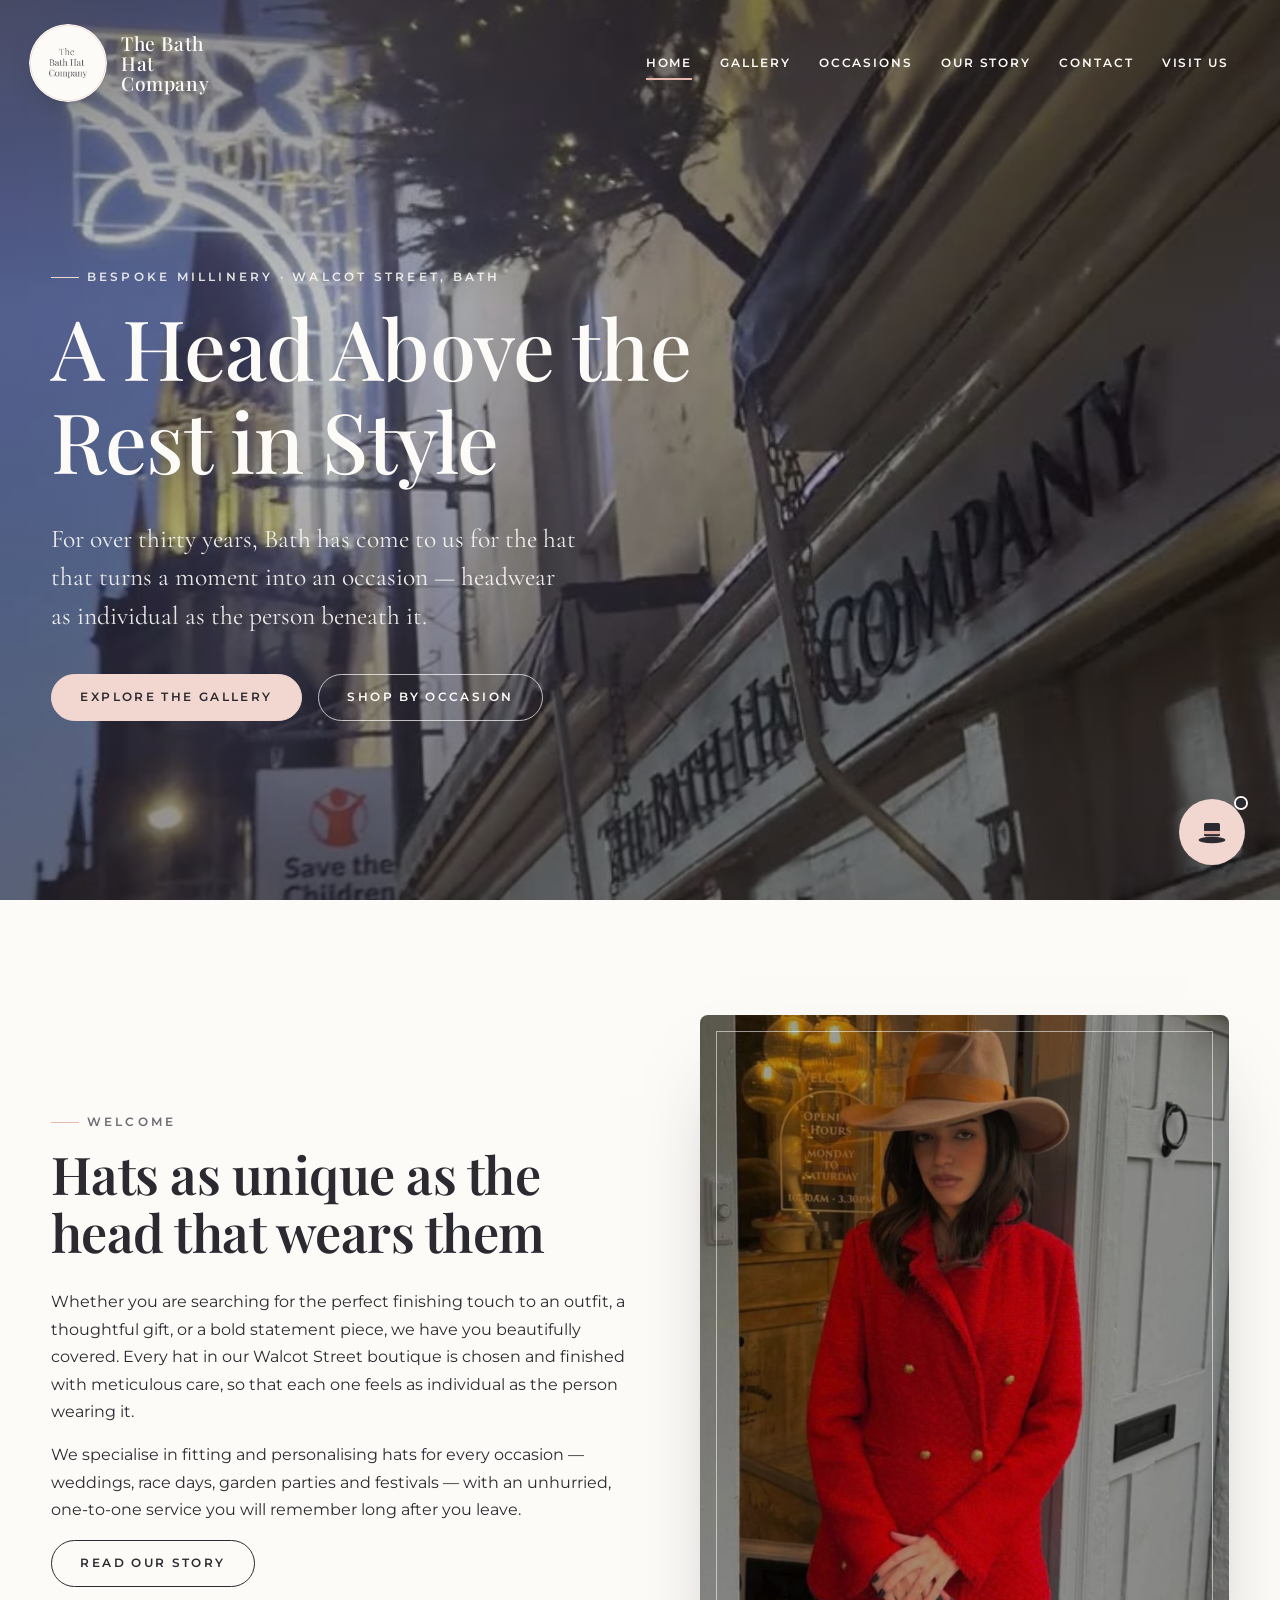
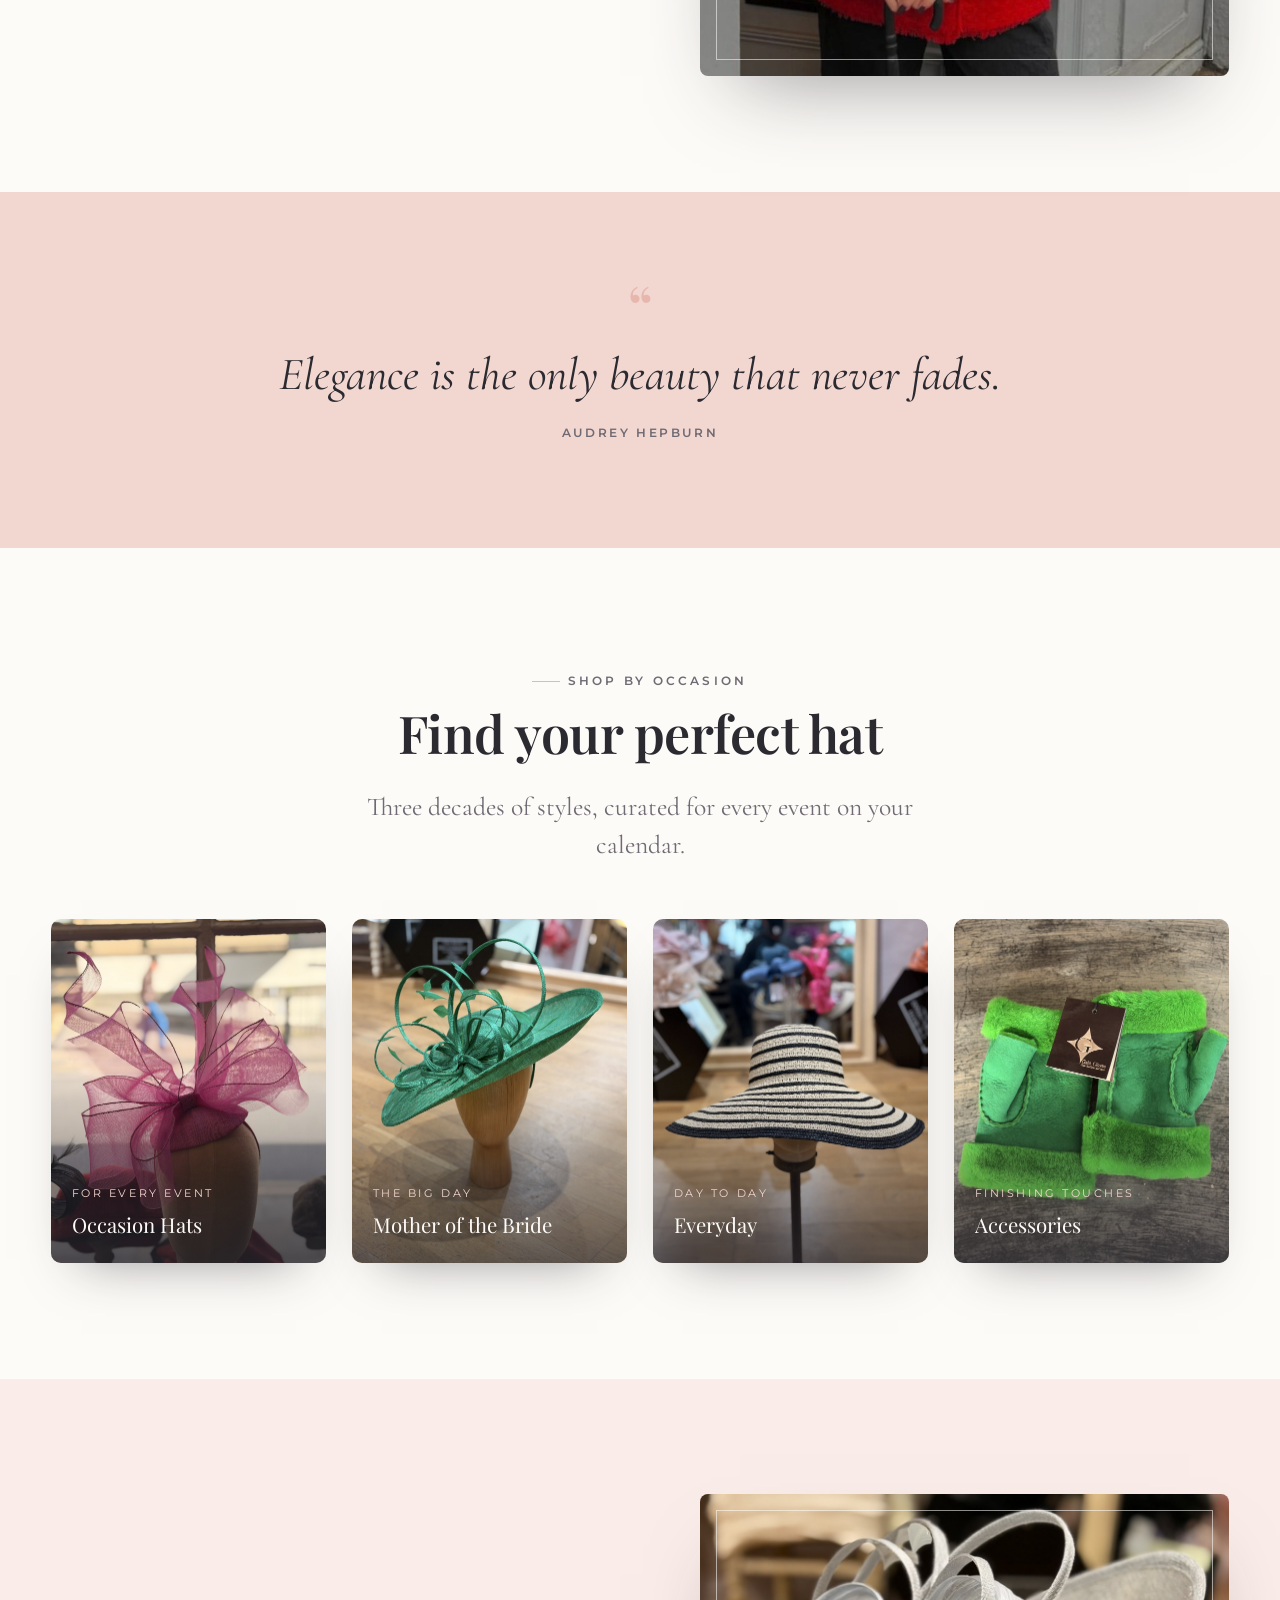
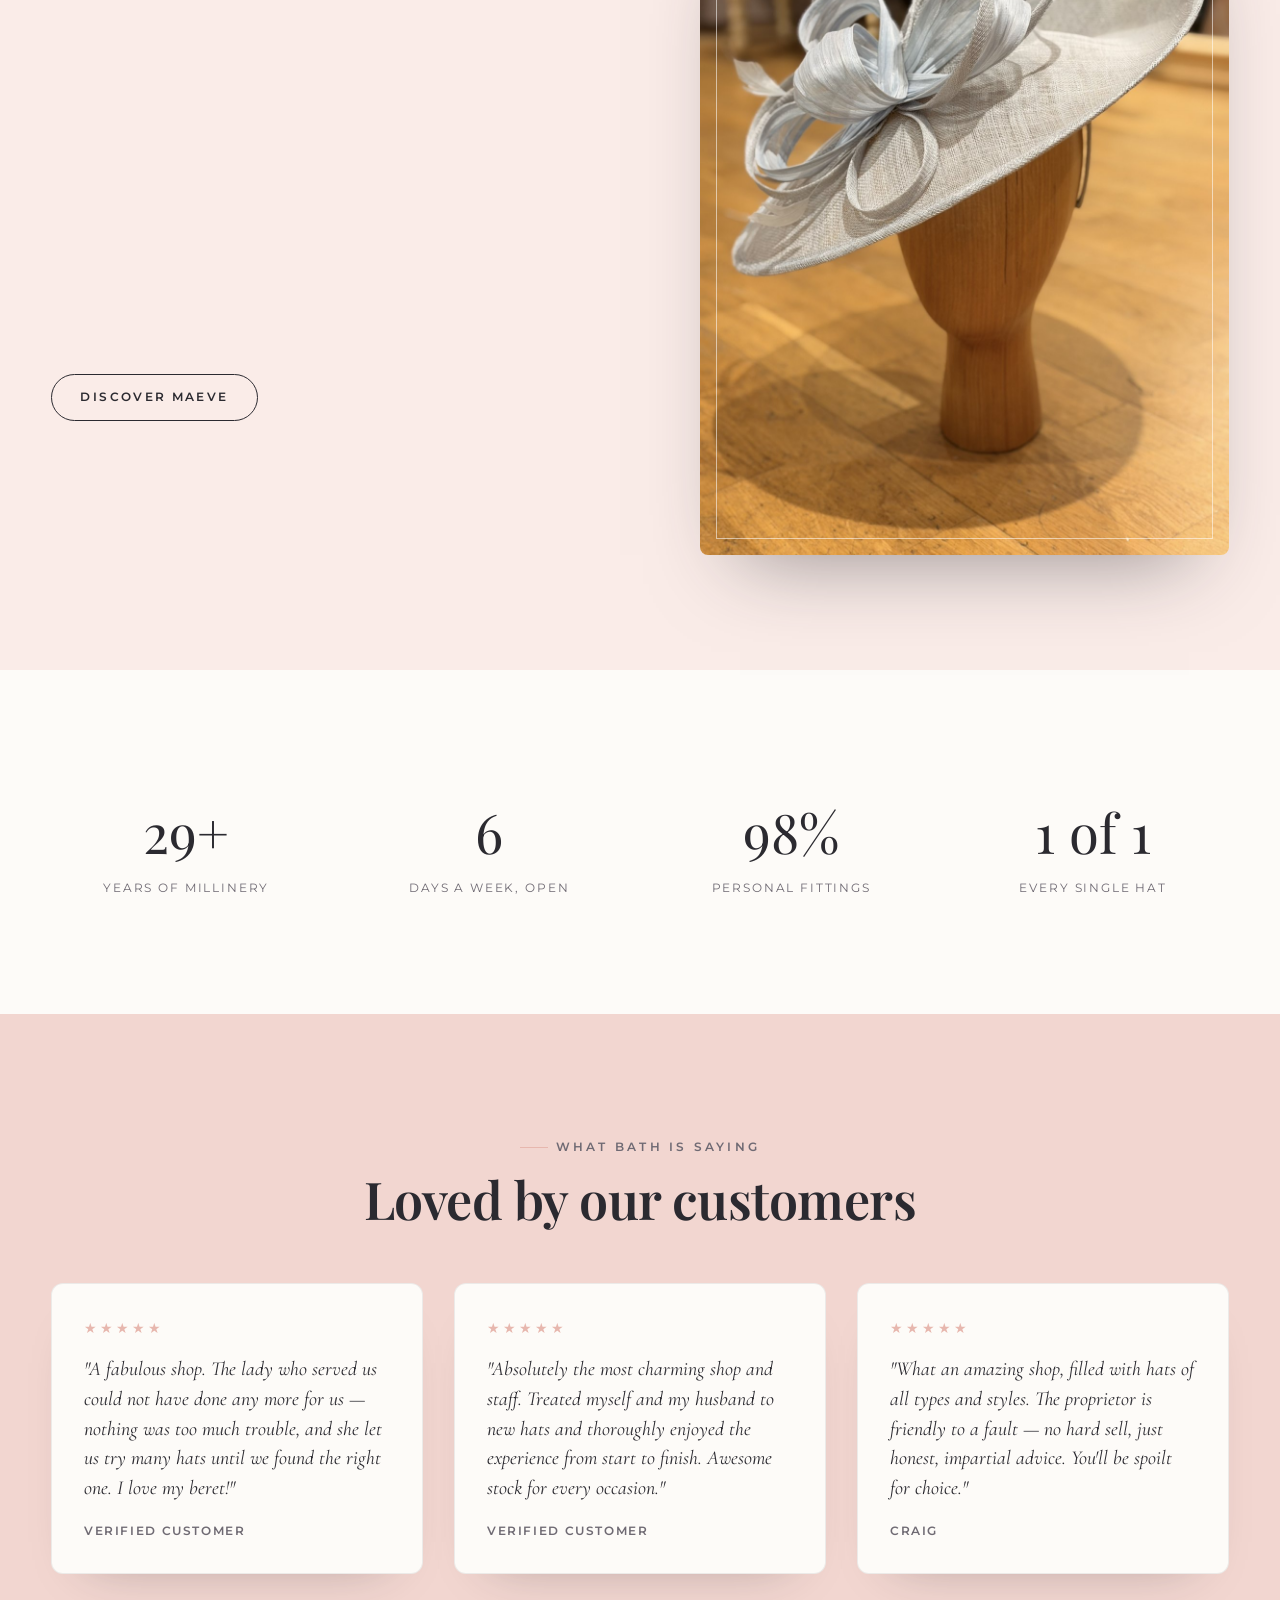
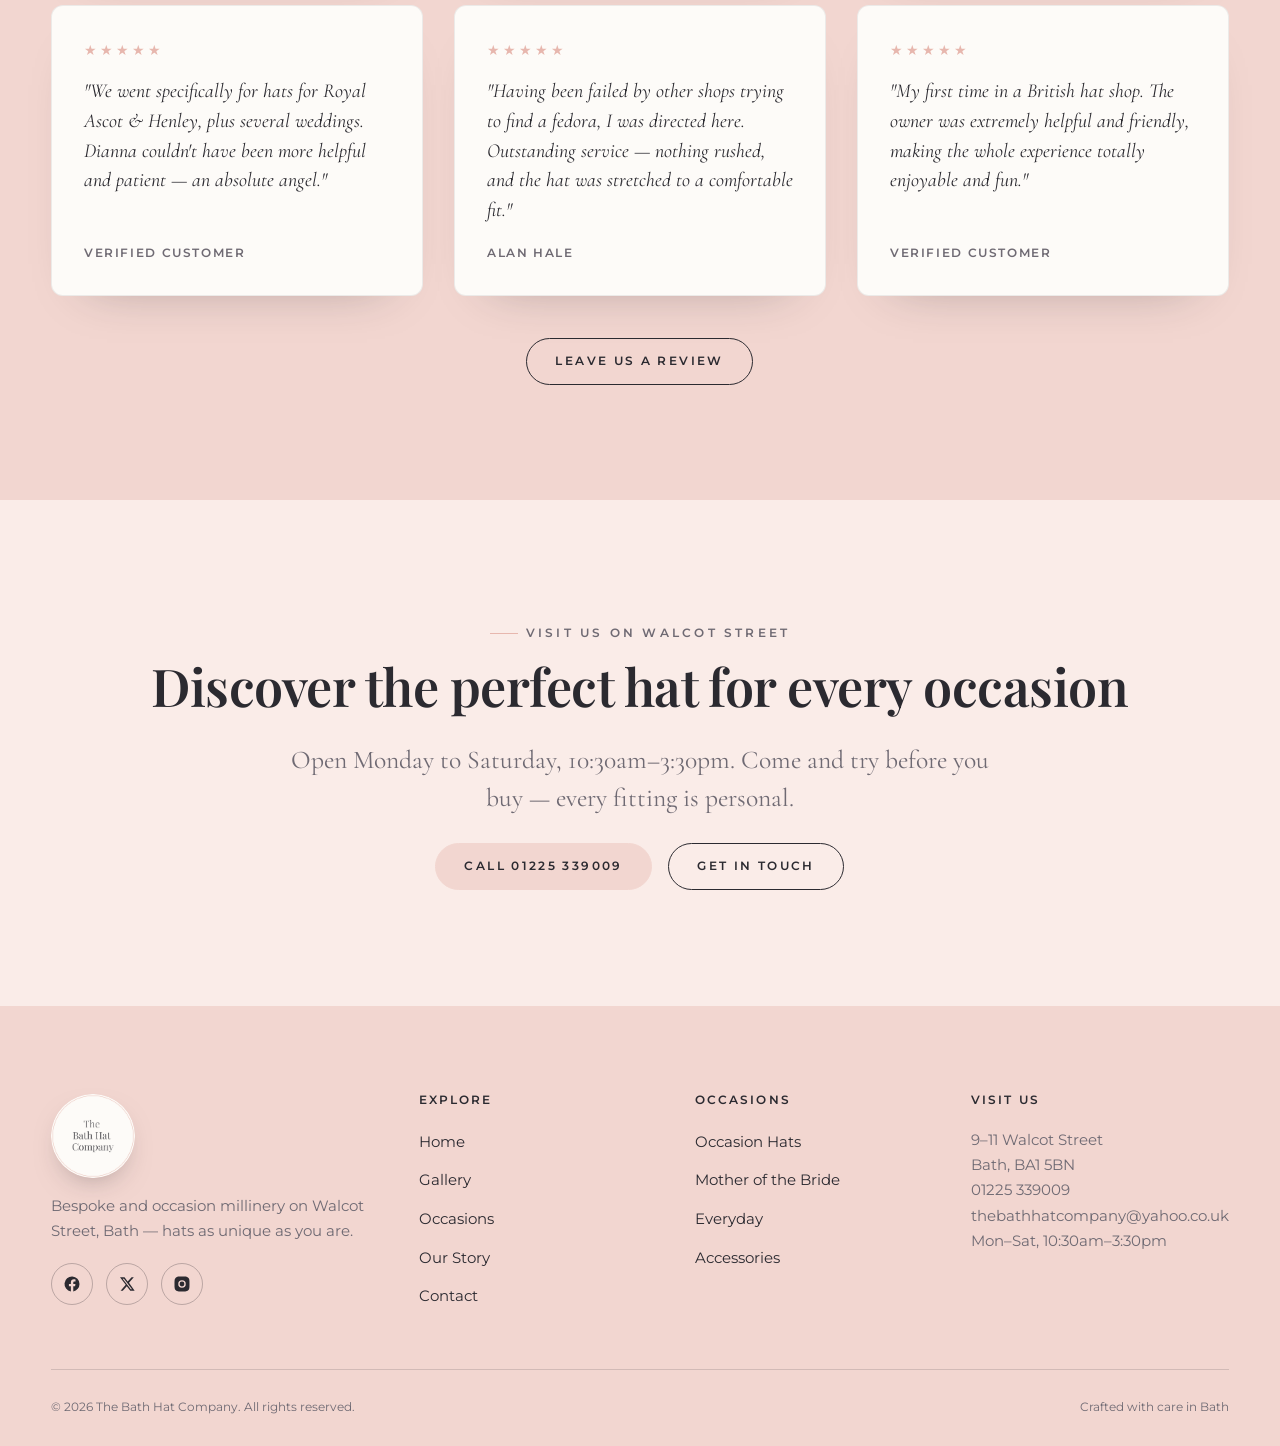
==== commit 4103c850: "Force video autoplay on mobile to remove native play-button fallback Add webkit-playsinline + preloa" ====
--- a/index.html
+++ b/index.html
@@ -44,7 +44,7 @@
   <!-- HERO -->
   <section class="hero">
     <div class="hero-media">
-      <video autoplay muted loop playsinline poster="assets/images/hero-poster.jpg" aria-hidden="true">
+      <video autoplay muted loop playsinline webkit-playsinline="true" preload="auto" poster="assets/images/hero-poster.jpg" aria-hidden="true">
         <source src="assets/video/hero.mp4" type="video/mp4" />
       </video>
     </div>
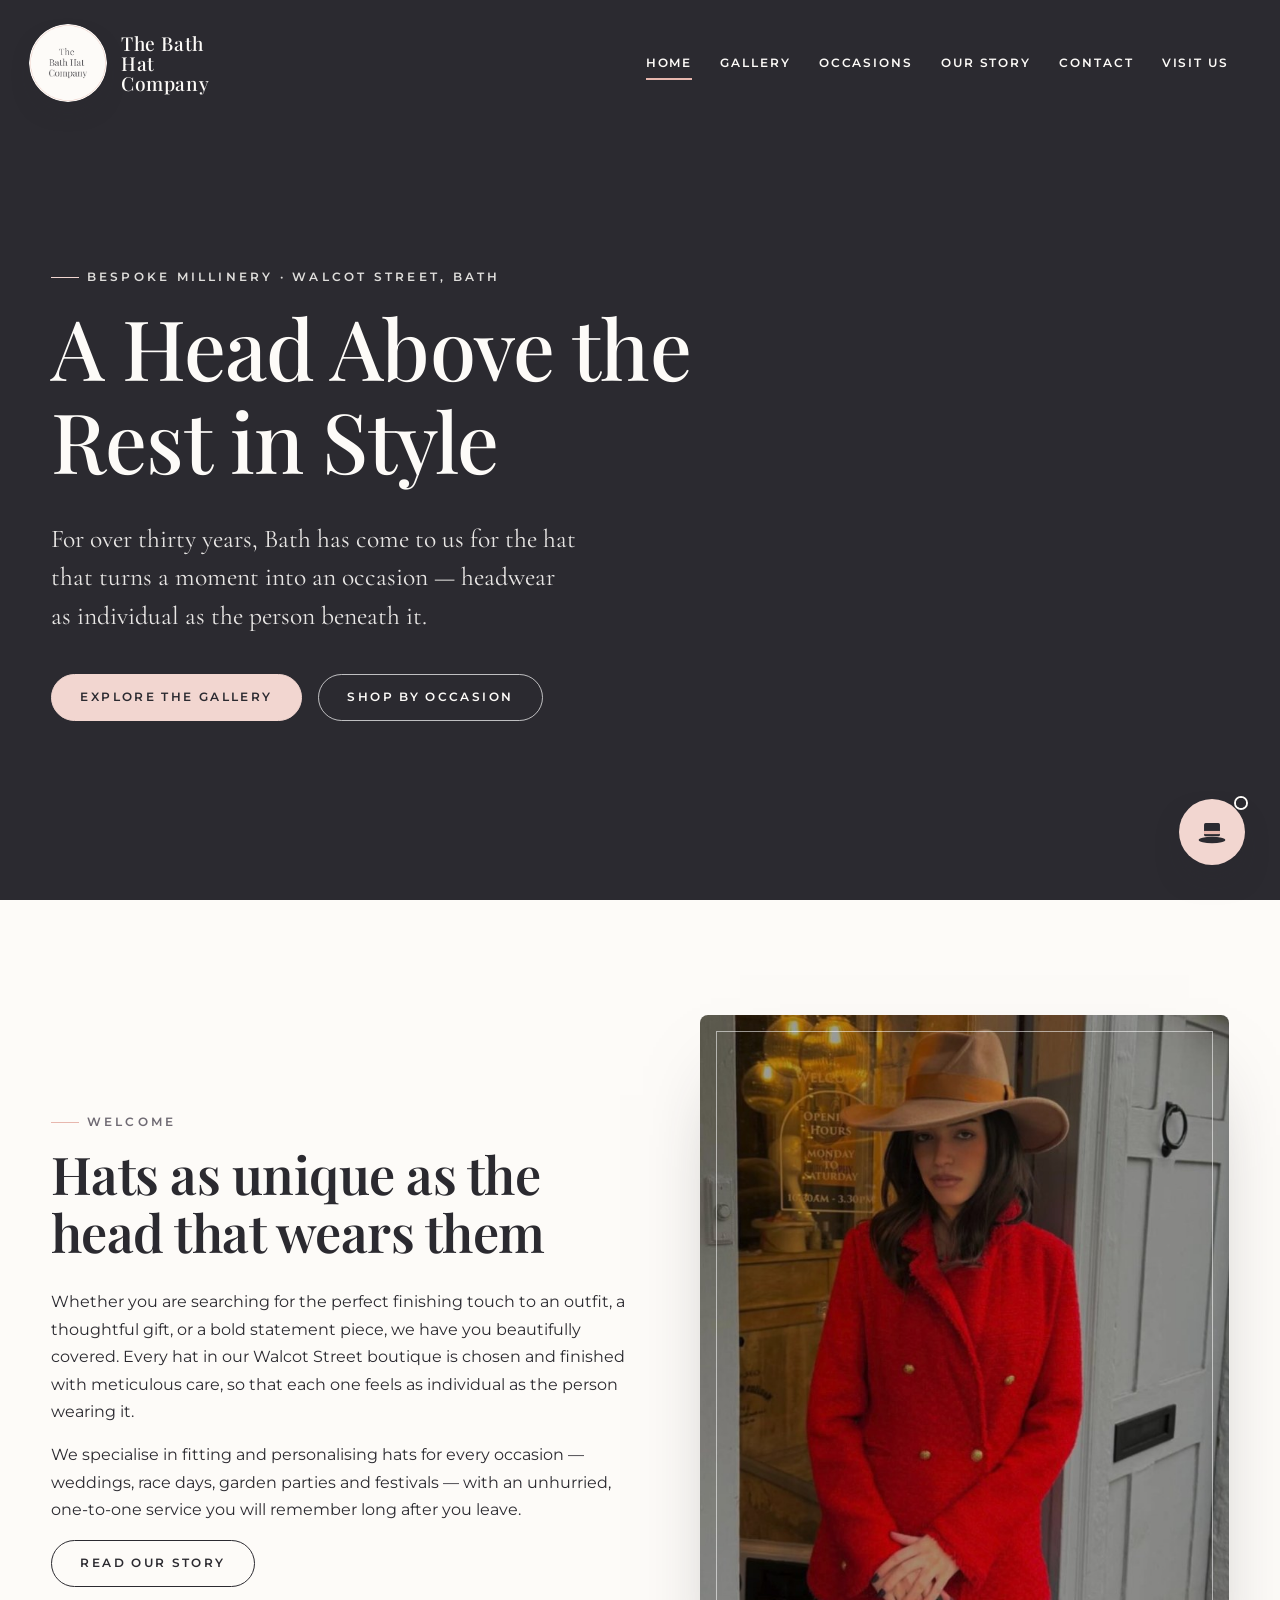
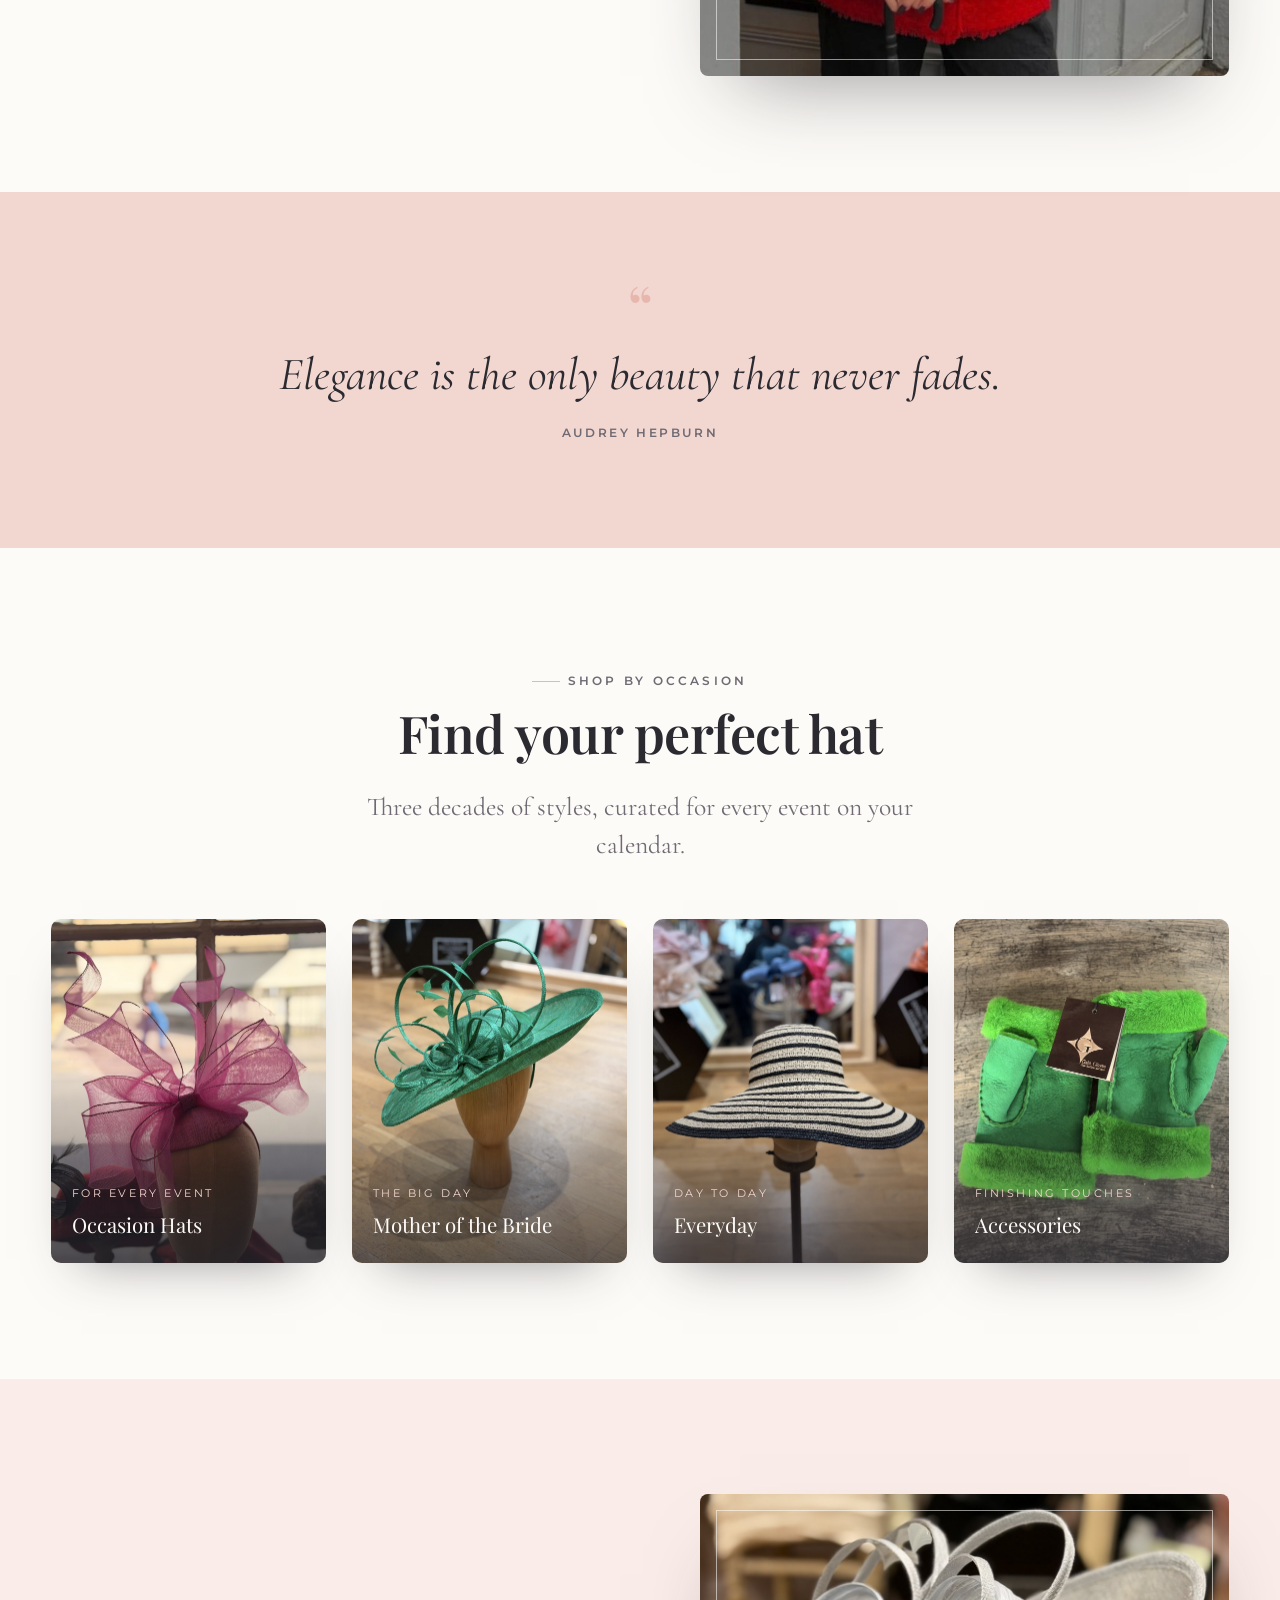
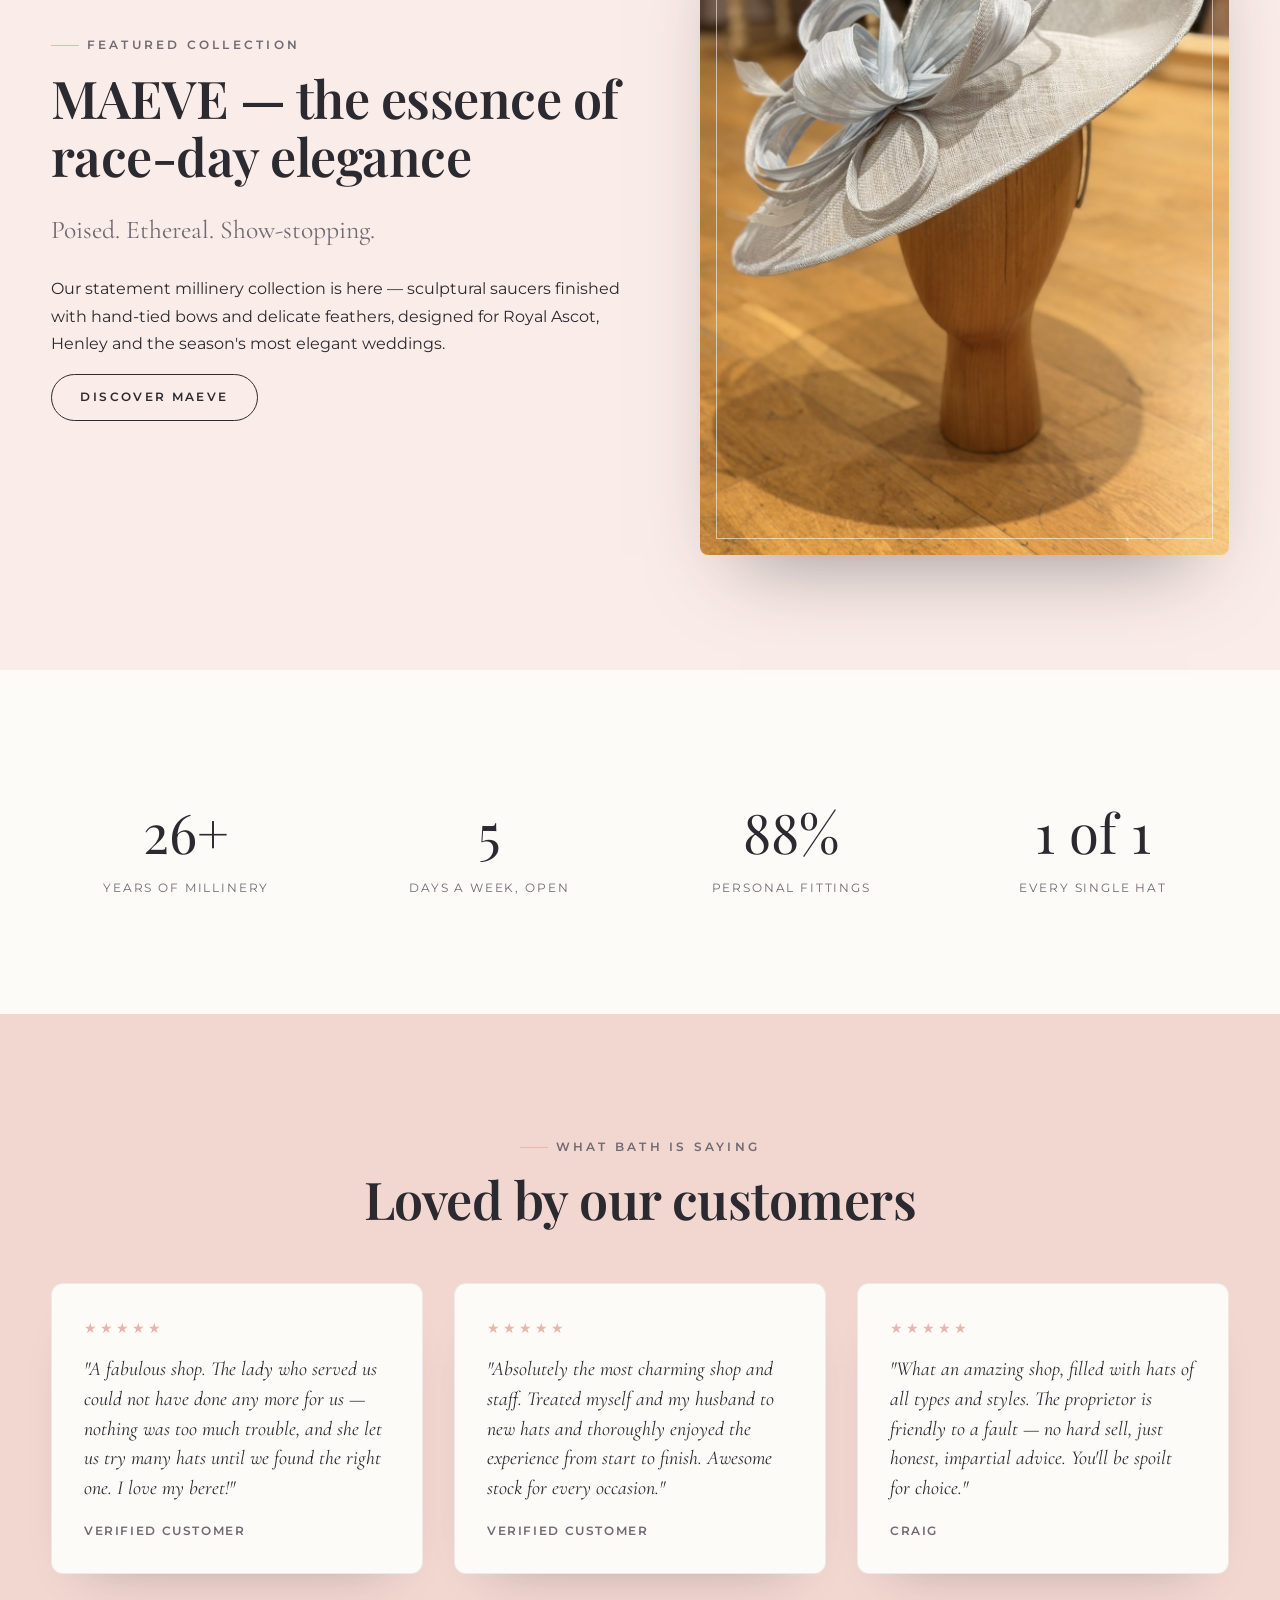
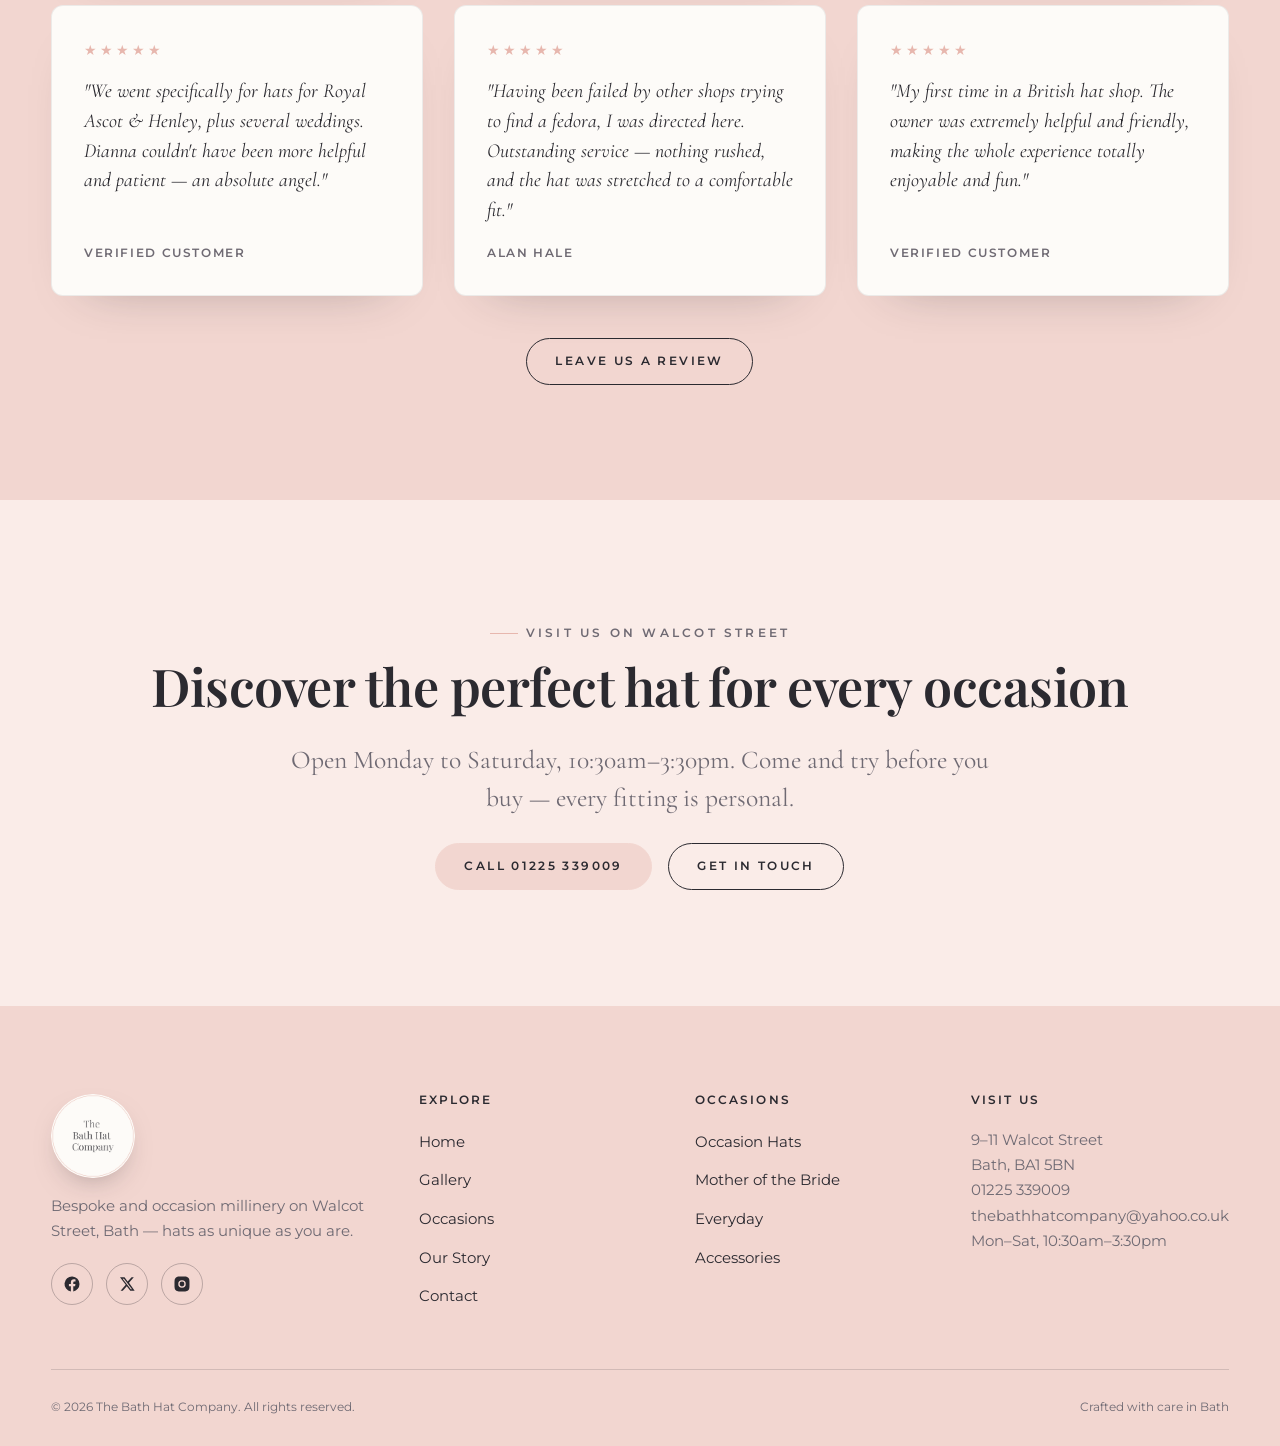
==== commit 3c608c3e: "Never show an unstarted video, even under iOS Low Power Mode Hiding the native play button via CSS p" ====
--- a/index.html
+++ b/index.html
@@ -43,8 +43,9 @@
 
   <!-- HERO -->
   <section class="hero">
-    <div class="hero-media">
-      <video autoplay muted loop playsinline webkit-playsinline="true" preload="auto" poster="assets/images/hero-poster.jpg" aria-hidden="true">
+    <div class="hero-media video-frame">
+      <img src="assets/images/hero-poster.jpg" alt="" class="video-frame-poster" aria-hidden="true" />
+      <video autoplay muted loop playsinline webkit-playsinline="true" preload="auto" aria-hidden="true">
         <source src="assets/video/hero.mp4" type="video/mp4" />
       </video>
     </div>
--- a/css/style.css
+++ b/css/style.css
@@ -303,6 +303,37 @@
   object-fit: cover;
   object-position: center 40%;
 }
+
+/* ==========================================================================
+   video-frame: a static <img> sits visible by default; the <video> is kept
+   fully transparent until it reports it is genuinely playing, then it
+   crossfades in. This means an unstarted video is never shown on screen,
+   so there's nothing for the OS to draw a "tap to play" button over — e.g.
+   iOS Low Power Mode, which silently blocks autoplay and has no way for a
+   website to detect or override it. Visitors just see the still photo
+   until playback truly begins, then it loops forever with no button.
+   ========================================================================== */
+.video-frame { position: relative; }
+.video-frame video,
+.video-frame .video-frame-poster {
+  position: absolute; inset: 0;
+  width: 100%; height: 100%;
+  object-fit: cover;
+  pointer-events: none;
+}
+.hero-media.video-frame .video-frame-poster,
+.hero-media.video-frame video { object-position: center 40%; }
+.video-frame video {
+  opacity: 0;
+  transition: opacity 900ms var(--ease);
+}
+.video-frame .video-frame-poster {
+  opacity: 1;
+  transition: opacity 900ms var(--ease);
+  z-index: 1;
+}
+.video-frame.is-playing video { opacity: 1; }
+.video-frame.is-playing .video-frame-poster { opacity: 0; }
 .hero-media::after {
   content: "";
   position: absolute; inset: 0;
@@ -384,6 +415,13 @@
 }
 .fit-video > video { object-fit: cover; }
 .fit-video .frame { inset: 14px; border-color: rgba(43,42,48,0.16); }
+
+/* Higher specificity so the poster/video crossfade transition isn't
+   silently clobbered by .split-media's own transform-only transition */
+.split-media.video-frame > video,
+.split-media.video-frame > .video-frame-poster {
+  transition: opacity 900ms var(--ease), transform 1000ms var(--ease-out);
+}
 
 /* ---------- Floating occasion cards ---------- */
 .float-grid {
